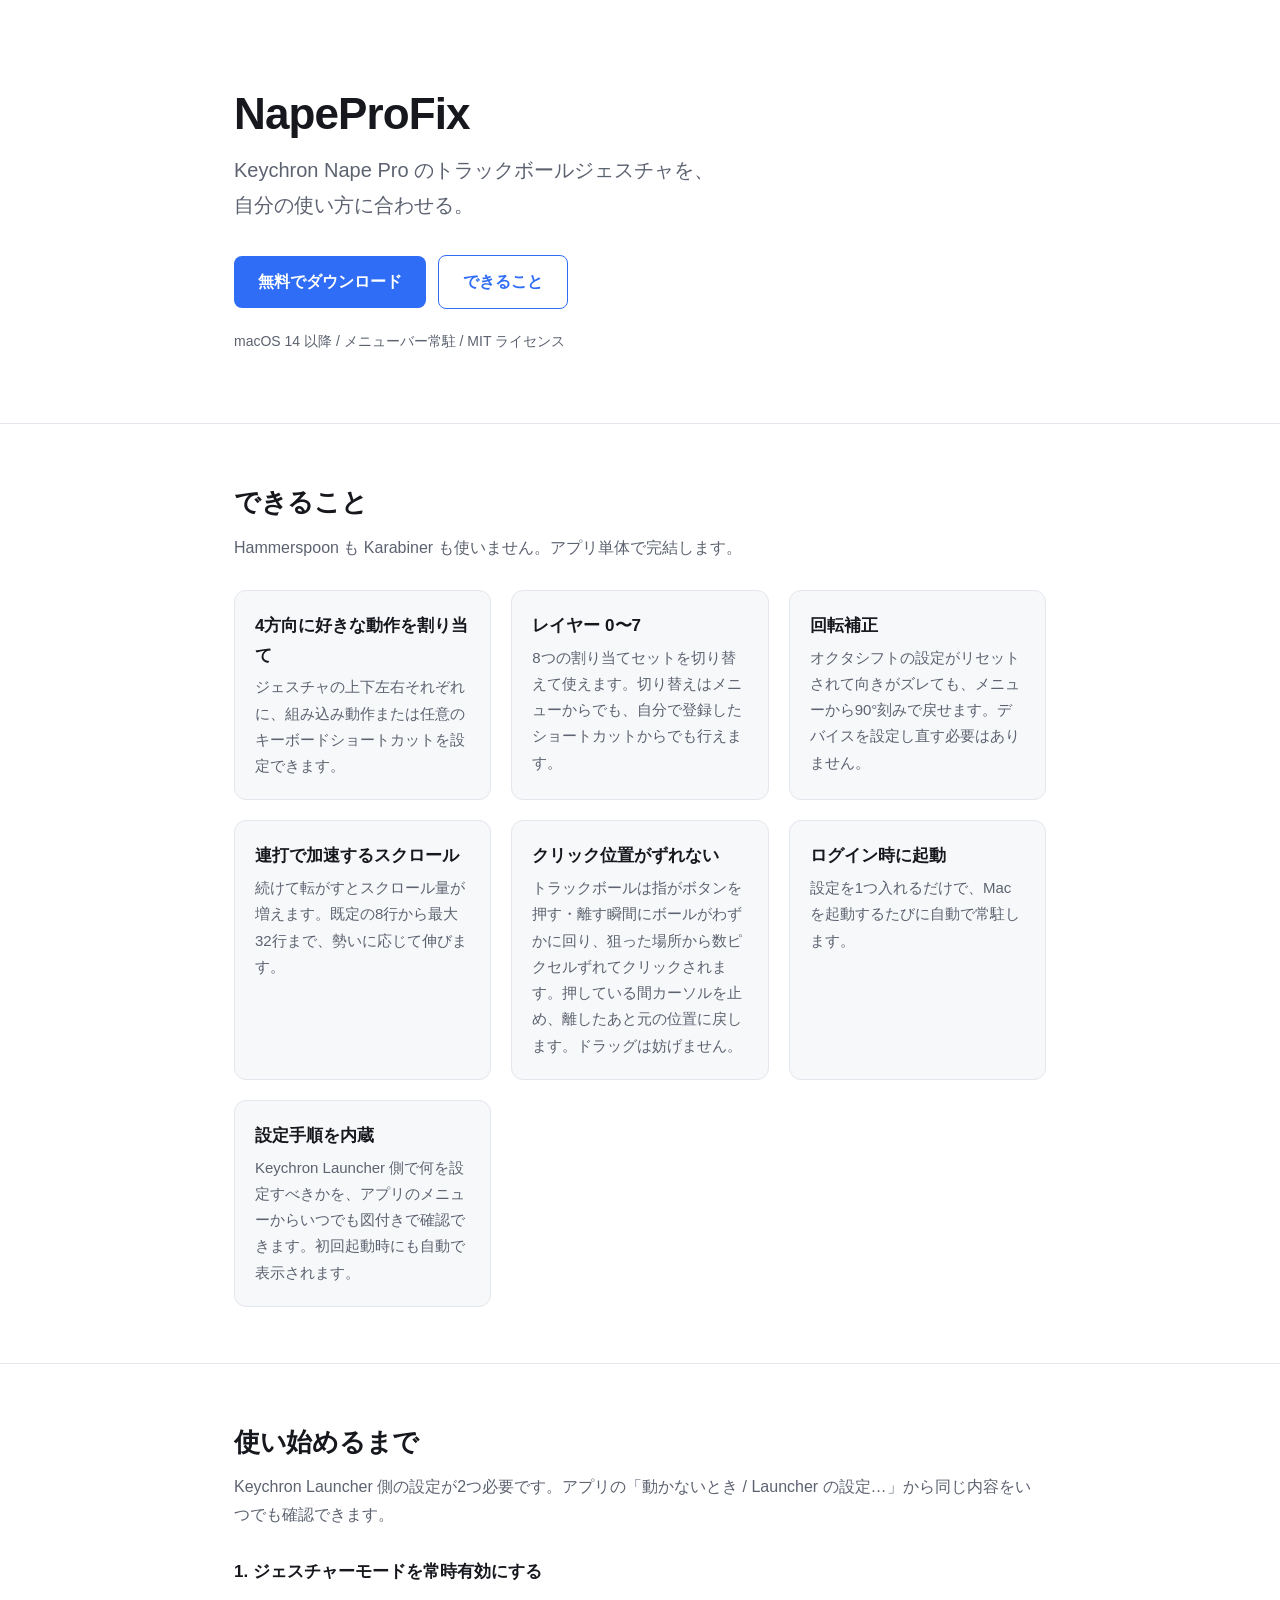
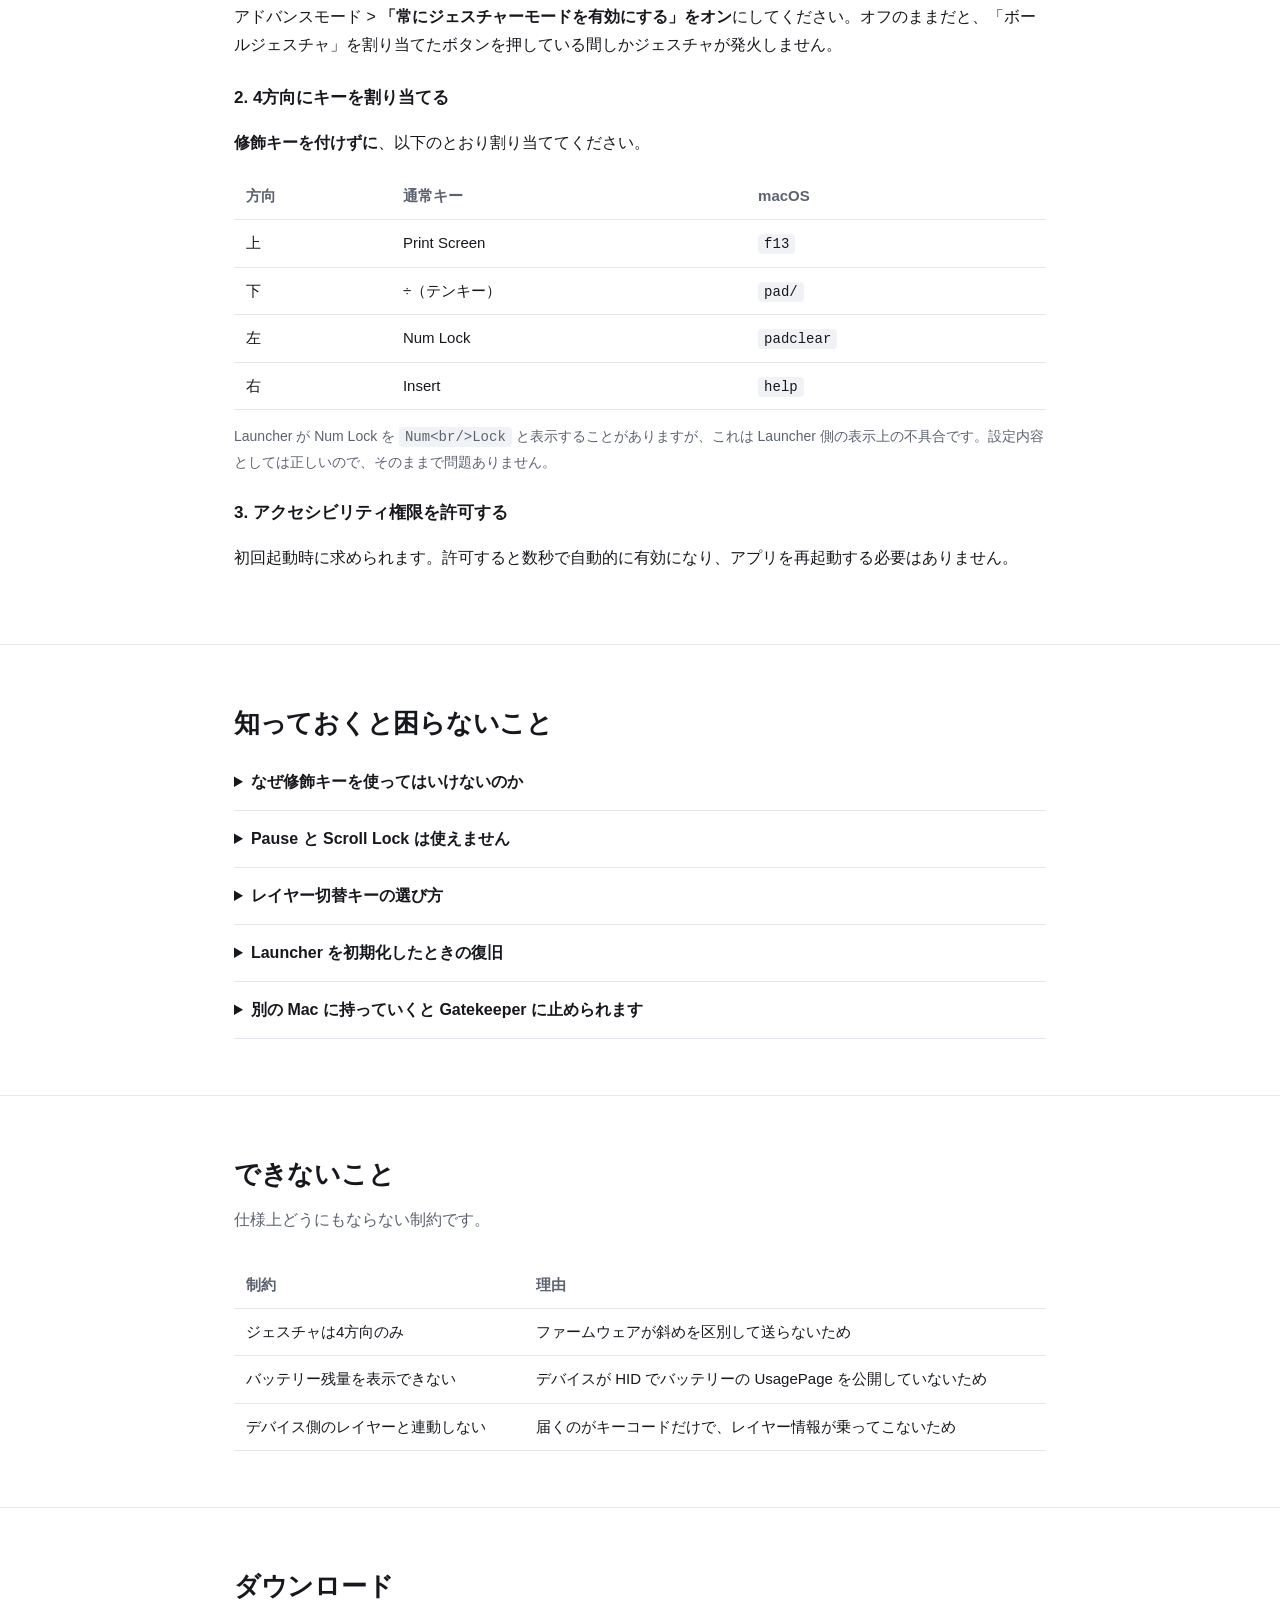
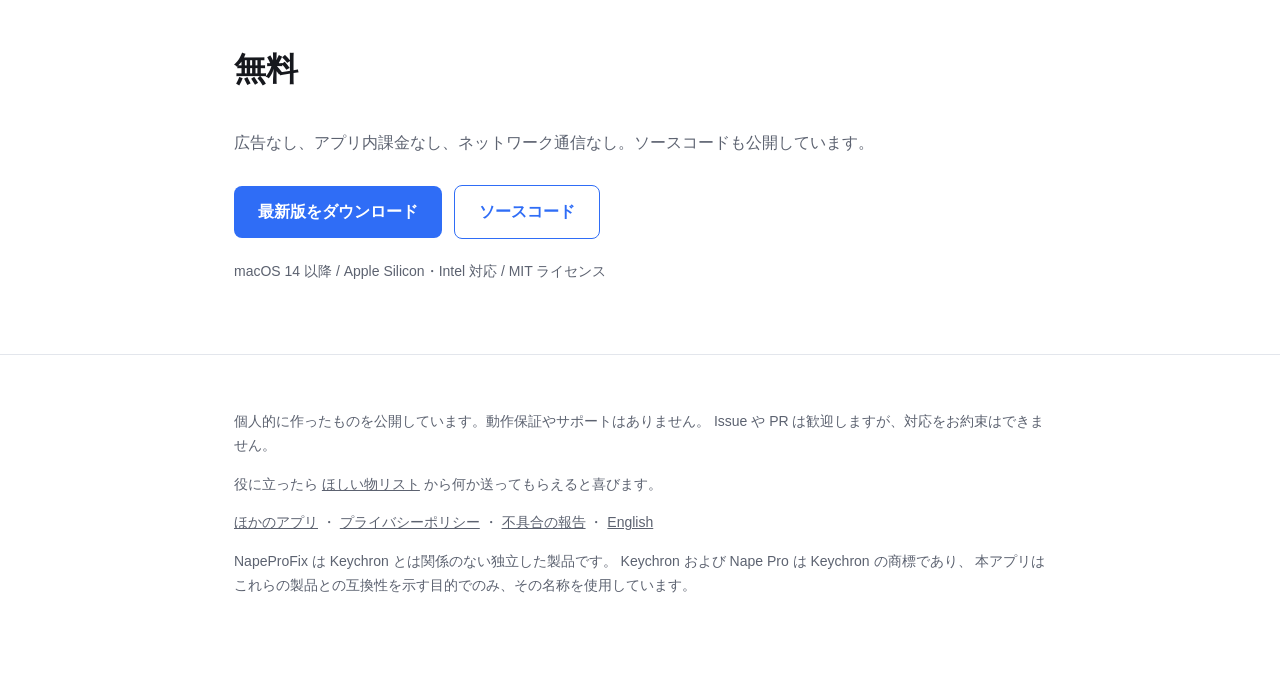
==== docs/index.ja.html @ ab853819 "製品ページに クリック位置のズレ防止 を載せる Co-Authored-By: Claude Opus 5 <noreply@anthropic.com>" ====
<!doctype html>
<html lang="ja">
<head>
<meta charset="utf-8">
<meta name="viewport" content="width=device-width, initial-scale=1">
<title>NapeProFix — Keychron Nape Pro のトラックボールジェスチャをカスタマイズ</title>
<meta name="description" content="Keychron Nape Pro のトラックボールジェスチャ4方向に、好きな動作やキーボードショートカットを割り当てる macOS メニューバーアプリ。Hammerspoon も Karabiner も不要。無料・広告なし・ネットワーク通信なし。">
<link rel="canonical" href="https://napeprofix.gigowat.com/index.ja.html">
<link rel="alternate" hreflang="ja" href="https://napeprofix.gigowat.com/index.ja.html">
<link rel="alternate" hreflang="en" href="https://napeprofix.gigowat.com/index.en.html">
<meta property="og:type" content="website">
<meta property="og:site_name" content="NapeProFix">
<meta property="og:title" content="NapeProFix — Keychron Nape Pro のトラックボールジェスチャをカスタマイズ">
<meta property="og:description" content="トラックボールジェスチャ4方向に、好きな動作やキーボードショートカットを割り当てる macOS メニューバーアプリ。単体で完結します。">
<meta property="og:url" content="https://napeprofix.gigowat.com/index.ja.html">
<meta property="og:locale" content="ja_JP">
<meta name="twitter:card" content="summary">
<link rel="stylesheet" href="style.css">
</head>
<body>

<header>
  <div class="wrap">
    <h1>NapeProFix</h1>
    <p class="tagline">Keychron Nape Pro のトラックボールジェスチャを、<br>自分の使い方に合わせる。</p>
    <div class="cta">
      <a class="button" href="https://github.com/jprabadi-ship-it/NapeProFix/releases/latest">無料でダウンロード</a>
      <a class="button secondary" href="#features">できること</a>
    </div>
    <p class="note" style="margin-top:20px">macOS 14 以降 / メニューバー常駐 / MIT ライセンス</p>
  </div>
</header>

<section id="features">
  <div class="wrap">
    <h2>できること</h2>
    <p class="lede">Hammerspoon も Karabiner も使いません。アプリ単体で完結します。</p>
    <div class="grid">
      <div class="card">
        <h3>4方向に好きな動作を割り当て</h3>
        <p>ジェスチャの上下左右それぞれに、組み込み動作または任意のキーボードショートカットを設定できます。</p>
      </div>
      <div class="card">
        <h3>レイヤー 0〜7</h3>
        <p>8つの割り当てセットを切り替えて使えます。切り替えはメニューからでも、自分で登録したショートカットからでも行えます。</p>
      </div>
      <div class="card">
        <h3>回転補正</h3>
        <p>オクタシフトの設定がリセットされて向きがズレても、メニューから90°刻みで戻せます。デバイスを設定し直す必要はありません。</p>
      </div>
      <div class="card">
        <h3>連打で加速するスクロール</h3>
        <p>続けて転がすとスクロール量が増えます。既定の8行から最大32行まで、勢いに応じて伸びます。</p>
      </div>
      <div class="card">
        <h3>クリック位置がずれない</h3>
        <p>トラックボールは指がボタンを押す・離す瞬間にボールがわずかに回り、狙った場所から数ピクセルずれてクリックされます。押している間カーソルを止め、離したあと元の位置に戻します。ドラッグは妨げません。</p>
      </div>
      <div class="card">
        <h3>ログイン時に起動</h3>
        <p>設定を1つ入れるだけで、Mac を起動するたびに自動で常駐します。</p>
      </div>
      <div class="card">
        <h3>設定手順を内蔵</h3>
        <p>Keychron Launcher 側で何を設定すべきかを、アプリのメニューからいつでも図付きで確認できます。初回起動時にも自動で表示されます。</p>
      </div>
    </div>
  </div>
</section>

<section id="setup">
  <div class="wrap">
    <h2>使い始めるまで</h2>
    <p class="lede">Keychron Launcher 側の設定が2つ必要です。アプリの「動かないとき / Launcher の設定…」から同じ内容をいつでも確認できます。</p>

    <h3 style="margin-top:24px">1. ジェスチャーモードを常時有効にする</h3>
    <p>アドバンスモード &gt; <strong>「常にジェスチャーモードを有効にする」をオン</strong>にしてください。オフのままだと、「ボールジェスチャ」を割り当てたボタンを押している間しかジェスチャが発火しません。</p>

    <h3 style="margin-top:24px">2. 4方向にキーを割り当てる</h3>
    <p><strong>修飾キーを付けずに</strong>、以下のとおり割り当ててください。</p>
    <table>
      <tr><th>方向</th><th>通常キー</th><th>macOS</th></tr>
      <tr><td>上</td><td>Print Screen</td><td><code>f13</code></td></tr>
      <tr><td>下</td><td>÷（テンキー）</td><td><code>pad/</code></td></tr>
      <tr><td>左</td><td>Num Lock</td><td><code>padclear</code></td></tr>
      <tr><td>右</td><td>Insert</td><td><code>help</code></td></tr>
    </table>
    <p class="note">Launcher が Num Lock を <code>Num&lt;br/&gt;Lock</code> と表示することがありますが、これは Launcher 側の表示上の不具合です。設定内容としては正しいので、そのままで問題ありません。</p>

    <h3 style="margin-top:24px">3. アクセシビリティ権限を許可する</h3>
    <p>初回起動時に求められます。許可すると数秒で自動的に有効になり、アプリを再起動する必要はありません。</p>
  </div>
</section>

<section id="notes">
  <div class="wrap">
    <h2>知っておくと困らないこと</h2>

    <details>
      <summary>なぜ修飾キーを使ってはいけないのか</summary>
      <p>Launcher で修飾キーを付けると、ジェスチャ1回ごとにその修飾キーが完全に押されて離されます。連続で転がすと Option 連打のような状態になり、アプリ側が誤反応します。</p>
      <p>これはアプリ側では対処できません。<code>flagsChanged</code> は文字キーより先に届くため、届いた時点ではジェスチャの一部か通常のキー入力かを判別できず、デバイスの識別も不可能です。上記の4キーは Mac のキーボードに存在せず、素で押しても何も起きないため、修飾キーなしで安全に使えます。</p>
    </details>

    <details>
      <summary>Pause と Scroll Lock は使えません</summary>
      <p>Pause は macOS でキーコードを持たず、イベントごと消えます。Scroll Lock は F14 になり、旧 Mac キーボードの輝度ダウンとしてシステムが低レイヤーで消費するため、どのアプリも横取りできません。</p>
    </details>

    <details>
      <summary>レイヤー切替キーの選び方</summary>
      <p>このアプリは入力元のデバイスを区別できません。イベントタップにデバイス情報が乗らないためです。登録したキーはキーボードから直接押しても同じ動作になり、そのキーは他のアプリからは使えなくなります。</p>
      <p>つまり「システム全体で犠牲にしていいキー」を選ぶ必要があります。テンキー系（<code>×</code> など）はテンキー付きの Mac で衝突し、<code>⌃⌥</code> + 英字は他アプリのショートカットと衝突しうる、という選択になります。</p>
      <p>なお「修飾キーを付けるとジェスチャ1回ごとに押されて離される」問題は、転がすたびに連続発火するジェスチャ固有のものです。ボタンの押下は1回きりなので、レイヤー切替には修飾キー付きの組み合わせを使って構いません。</p>
    </details>

    <details>
      <summary>Launcher を初期化したときの復旧</summary>
      <p>初期化するとジェスチャのキー割り当てが消えますが、オクタシフトの回転設定も既定値に戻ります。キーだけ入れ直すと向きがズレたままになります。</p>
      <p>回転はデバイス側とアプリ側の両方にあるため、片方だけ変えると必ずズレます。キーを入れ直したあと、アプリのメニューで「0°に戻す」、それでもズレていれば「90°回す」で合わせてください。</p>
    </details>

    <details>
      <summary>別の Mac に持っていくと Gatekeeper に止められます</summary>
      <p>公証していないためです。macOS 15 以降は右クリック →「開く」では回避できません。システム設定 → プライバシーとセキュリティ を開き、下部に出る「このまま開く」を押してください。</p>
    </details>
  </div>
</section>

<section id="limits">
  <div class="wrap">
    <h2>できないこと</h2>
    <p class="lede">仕様上どうにもならない制約です。</p>
    <table>
      <tr><th>制約</th><th>理由</th></tr>
      <tr><td>ジェスチャは4方向のみ</td><td>ファームウェアが斜めを区別して送らないため</td></tr>
      <tr><td>バッテリー残量を表示できない</td><td>デバイスが HID でバッテリーの UsagePage を公開していないため</td></tr>
      <tr><td>デバイス側のレイヤーと連動しない</td><td>届くのがキーコードだけで、レイヤー情報が乗ってこないため</td></tr>
    </table>
  </div>
</section>

<section id="download">
  <div class="wrap">
    <h2>ダウンロード</h2>
    <p class="price">無料</p>
    <p class="lede">広告なし、アプリ内課金なし、ネットワーク通信なし。ソースコードも公開しています。</p>
    <div class="cta">
      <a class="button" href="https://github.com/jprabadi-ship-it/NapeProFix/releases/latest">最新版をダウンロード</a>
      <a class="button secondary" href="https://github.com/jprabadi-ship-it/NapeProFix">ソースコード</a>
    </div>
    <p class="note" style="margin-top:20px">macOS 14 以降 / Apple Silicon・Intel 対応 / MIT ライセンス</p>
  </div>
</section>

<footer>
  <div class="wrap">
    <p>
      個人的に作ったものを公開しています。動作保証やサポートはありません。
      Issue や PR は歓迎しますが、対応をお約束はできません。
    </p>
    <p>
      役に立ったら <a href="https://www.amazon.co.jp/hz/wishlist/ls/WFRWJC8J65NF">ほしい物リスト</a> から何か送ってもらえると喜びます。
    </p>
    <p>
      <a href="https://gigowat.com/">ほかのアプリ</a> ・
      <a href="privacy.ja.html">プライバシーポリシー</a> ・
      <a href="https://github.com/jprabadi-ship-it/NapeProFix/issues">不具合の報告</a> ・
      <a href="index.en.html">English</a>
    </p>
    <p class="note">
      NapeProFix は Keychron とは関係のない独立した製品です。
      Keychron および Nape Pro は Keychron の商標であり、
      本アプリはこれらの製品との互換性を示す目的でのみ、その名称を使用しています。
    </p>
  </div>
</footer>

</body>
</html>
---- docs/style.css ----
:root {
  --bg: #ffffff; --fg: #16181d; --muted: #5c6270; --line: #e3e6ec;
  --accent: #2f6df6; --card: #f7f8fa; --code: #f0f2f6;
}
@media (prefers-color-scheme: dark) {
  :root {
    --bg: #0f1115; --fg: #e8eaf0; --muted: #9aa2b1; --line: #262a33;
    --accent: #6f9bff; --card: #161a21; --code: #1b1f27;
  }
}
* { box-sizing: border-box; }
body {
  margin: 0; background: var(--bg); color: var(--fg);
  font: 16px/1.75 -apple-system, BlinkMacSystemFont, "Hiragino Sans", "Noto Sans JP", "Segoe UI", sans-serif;
  -webkit-font-smoothing: antialiased;
}
.wrap { max-width: 860px; margin: 0 auto; padding: 0 24px; }
header { padding: 88px 0 56px; border-bottom: 1px solid var(--line); }
h1 { font-size: 44px; line-height: 1.2; margin: 0 0 12px; letter-spacing: -0.02em; }
.tagline { font-size: 20px; color: var(--muted); margin: 0 0 32px; }
.cta { display: flex; gap: 12px; flex-wrap: wrap; align-items: center; }
.button {
  display: inline-block; background: var(--accent); color: #fff; text-decoration: none;
  padding: 12px 24px; border-radius: 8px; font-weight: 600;
}
.button.secondary { background: transparent; color: var(--accent); border: 1px solid var(--accent); }
.note { font-size: 14px; color: var(--muted); }
section { padding: 56px 0; border-bottom: 1px solid var(--line); }
h2 { font-size: 26px; margin: 0 0 8px; letter-spacing: -0.01em; }
h3 { font-size: 17px; margin: 0 0 4px; }
.lede { color: var(--muted); margin: 0 0 28px; }
.grid { display: grid; grid-template-columns: repeat(auto-fit, minmax(240px, 1fr)); gap: 20px; }
.card { background: var(--card); border: 1px solid var(--line); border-radius: 12px; padding: 20px; }
.card p { margin: 0; color: var(--muted); font-size: 15px; }
table { width: 100%; border-collapse: collapse; font-size: 15px; }
th, td { text-align: left; padding: 10px 12px; border-bottom: 1px solid var(--line); vertical-align: top; }
th { color: var(--muted); font-weight: 600; }
code { background: var(--code); padding: 2px 6px; border-radius: 4px; font-size: 14px; }
details { border-bottom: 1px solid var(--line); padding: 14px 0; }
details summary { cursor: pointer; font-weight: 600; }
details p { color: var(--muted); margin: 10px 0 0; }
footer { padding: 40px 0 72px; color: var(--muted); font-size: 14px; }
footer a { color: var(--muted); }
a { color: var(--accent); }
.price { font-size: 32px; font-weight: 700; }

/* Long-form pages such as the privacy policy */
.doc { padding: 64px 0 40px; }
.doc h1 { font-size: 34px; }
.doc h2 { font-size: 22px; margin: 40px 0 8px; }
.doc p, .doc li { color: var(--fg); }
.doc table { margin: 16px 0; }
.doc hr { border: 0; border-top: 1px solid var(--line); margin: 40px 0 24px; }
.doc .updated { color: var(--muted); font-size: 14px; margin-top: -4px; }
.back { display: inline-block; margin-bottom: 24px; font-size: 14px; }

@media (max-width: 600px) {
  header { padding: 56px 0 40px; }
  h1 { font-size: 34px; }
  .tagline { font-size: 18px; }
  section { padding: 40px 0; }
}
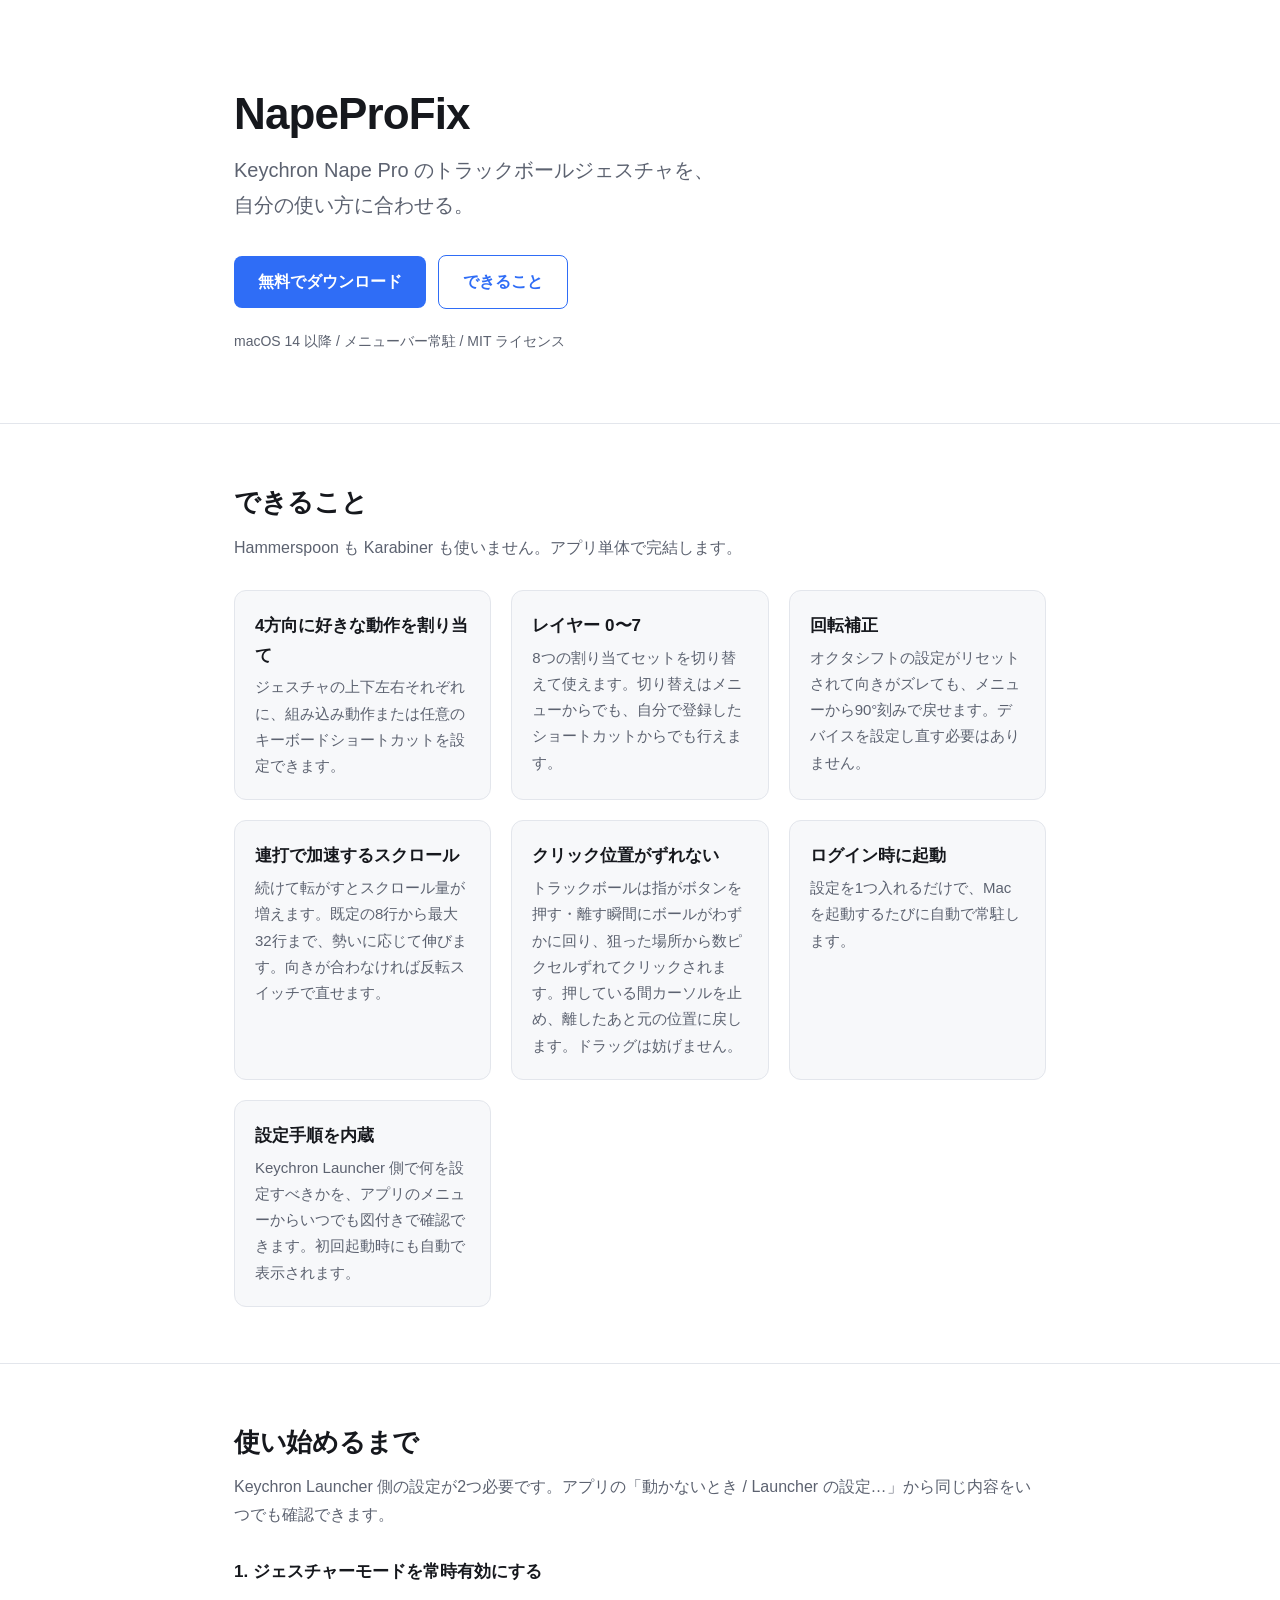
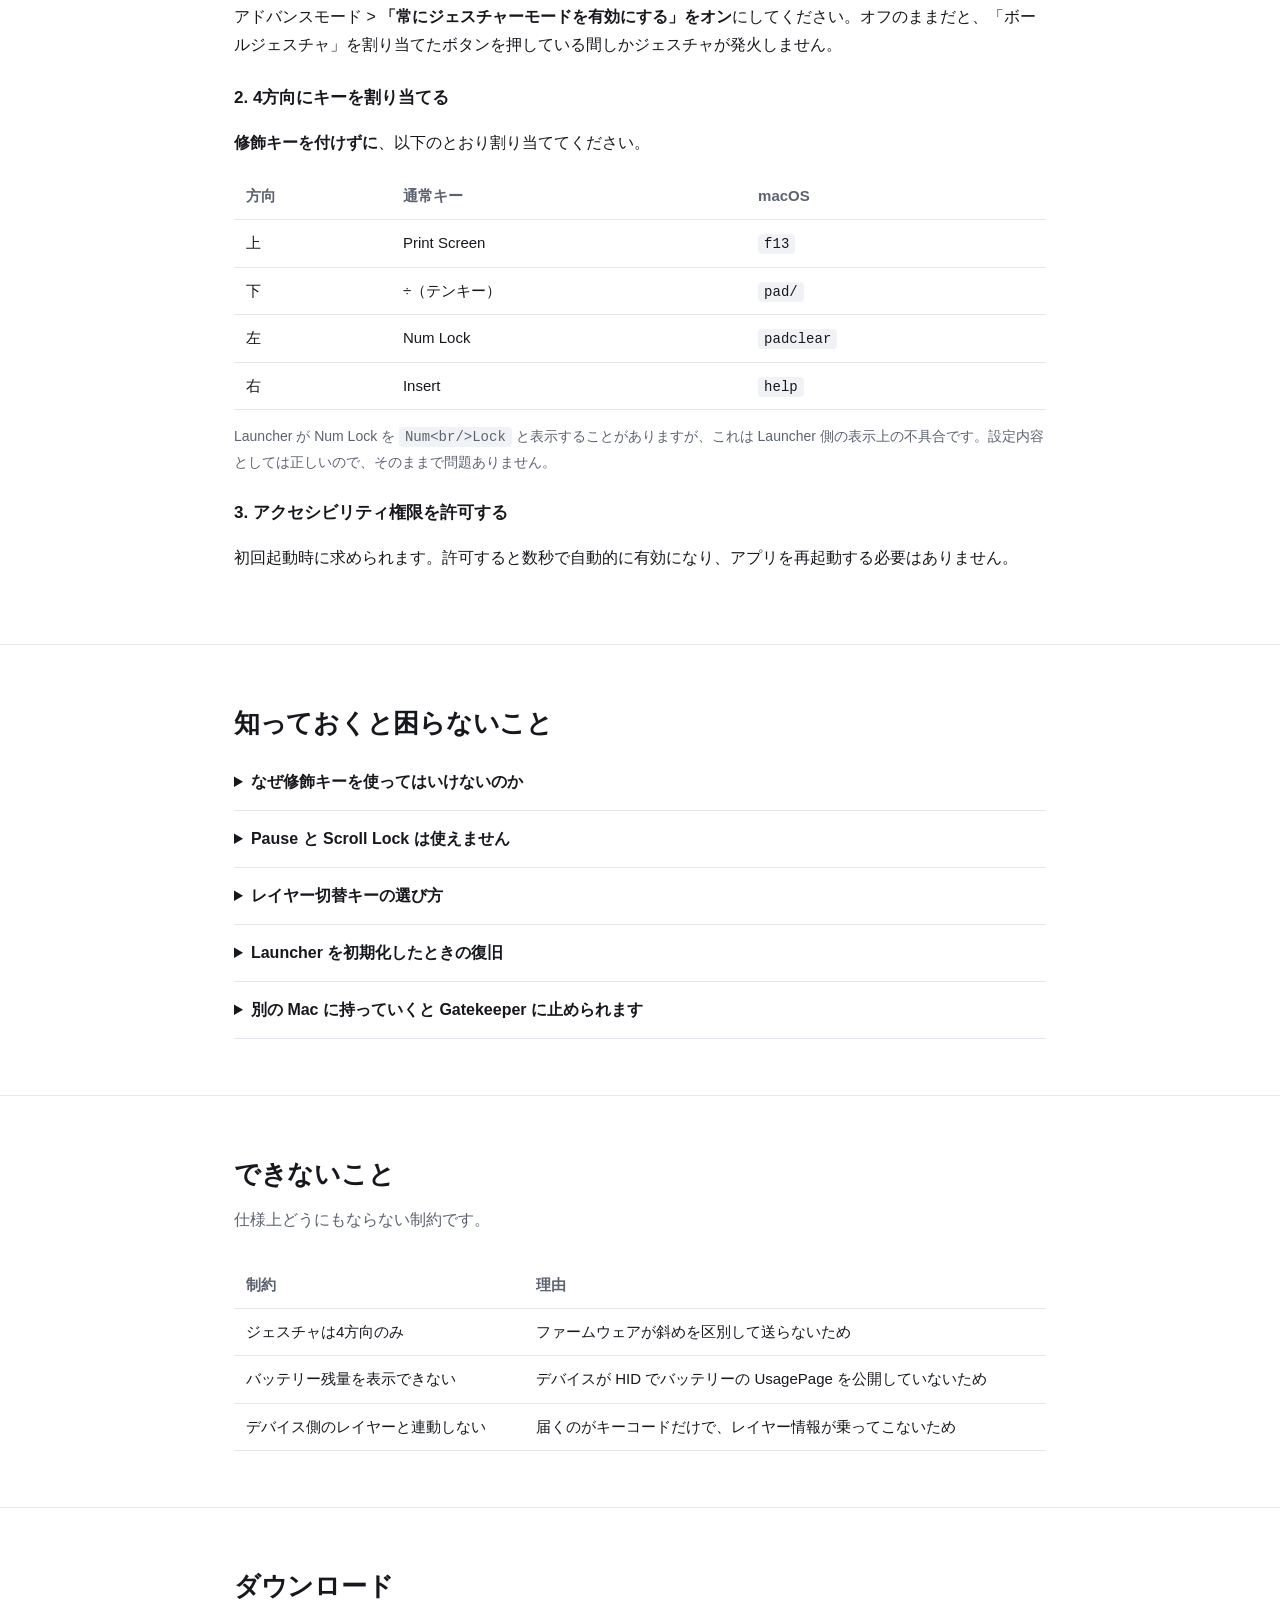
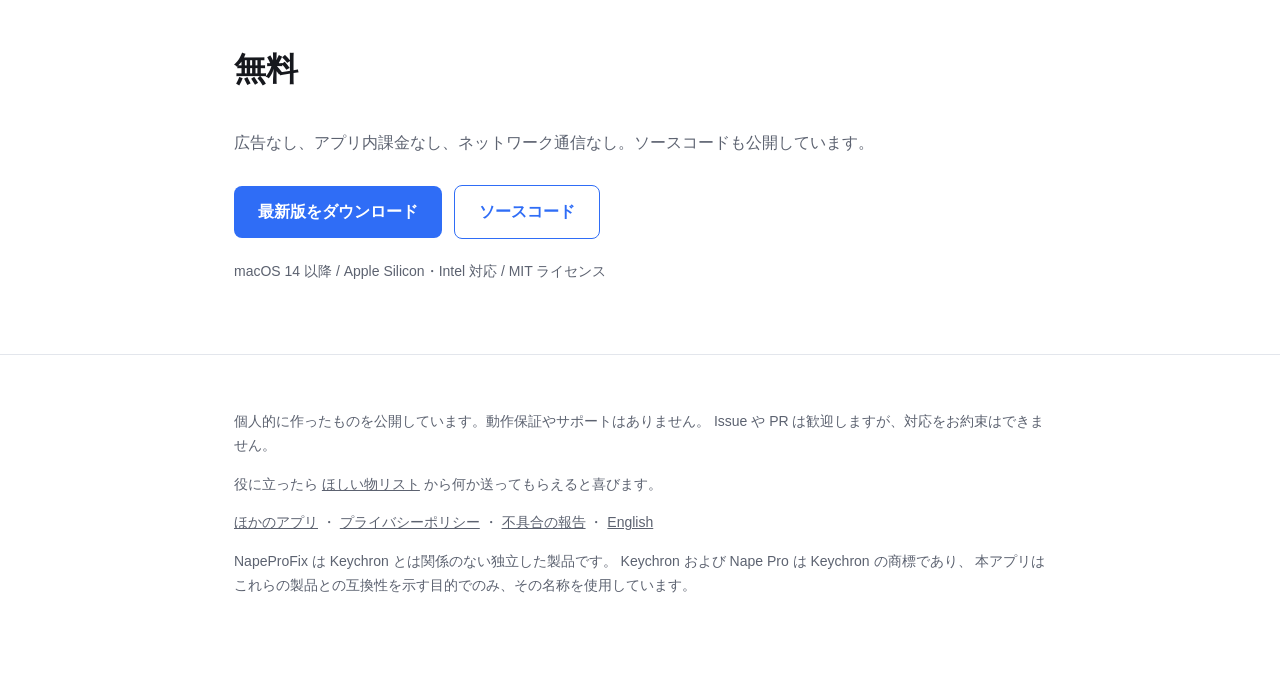
==== commit 0545f107: "スクロールの向きを反転できるようにする (1.2.0) 上に転がして下へ動く場合に、システム全体の設定を変えずに直せるようにする。 このアプリのジェスチャにだけ効くので、macOS のナチュラルなスク" ====
--- a/docs/index.ja.html
+++ b/docs/index.ja.html
@@ -50,7 +50,7 @@
       </div>
       <div class="card">
         <h3>連打で加速するスクロール</h3>
-        <p>続けて転がすとスクロール量が増えます。既定の8行から最大32行まで、勢いに応じて伸びます。</p>
+        <p>続けて転がすとスクロール量が増えます。既定の8行から最大32行まで、勢いに応じて伸びます。向きが合わなければ反転スイッチで直せます。</p>
       </div>
       <div class="card">
         <h3>クリック位置がずれない</h3>
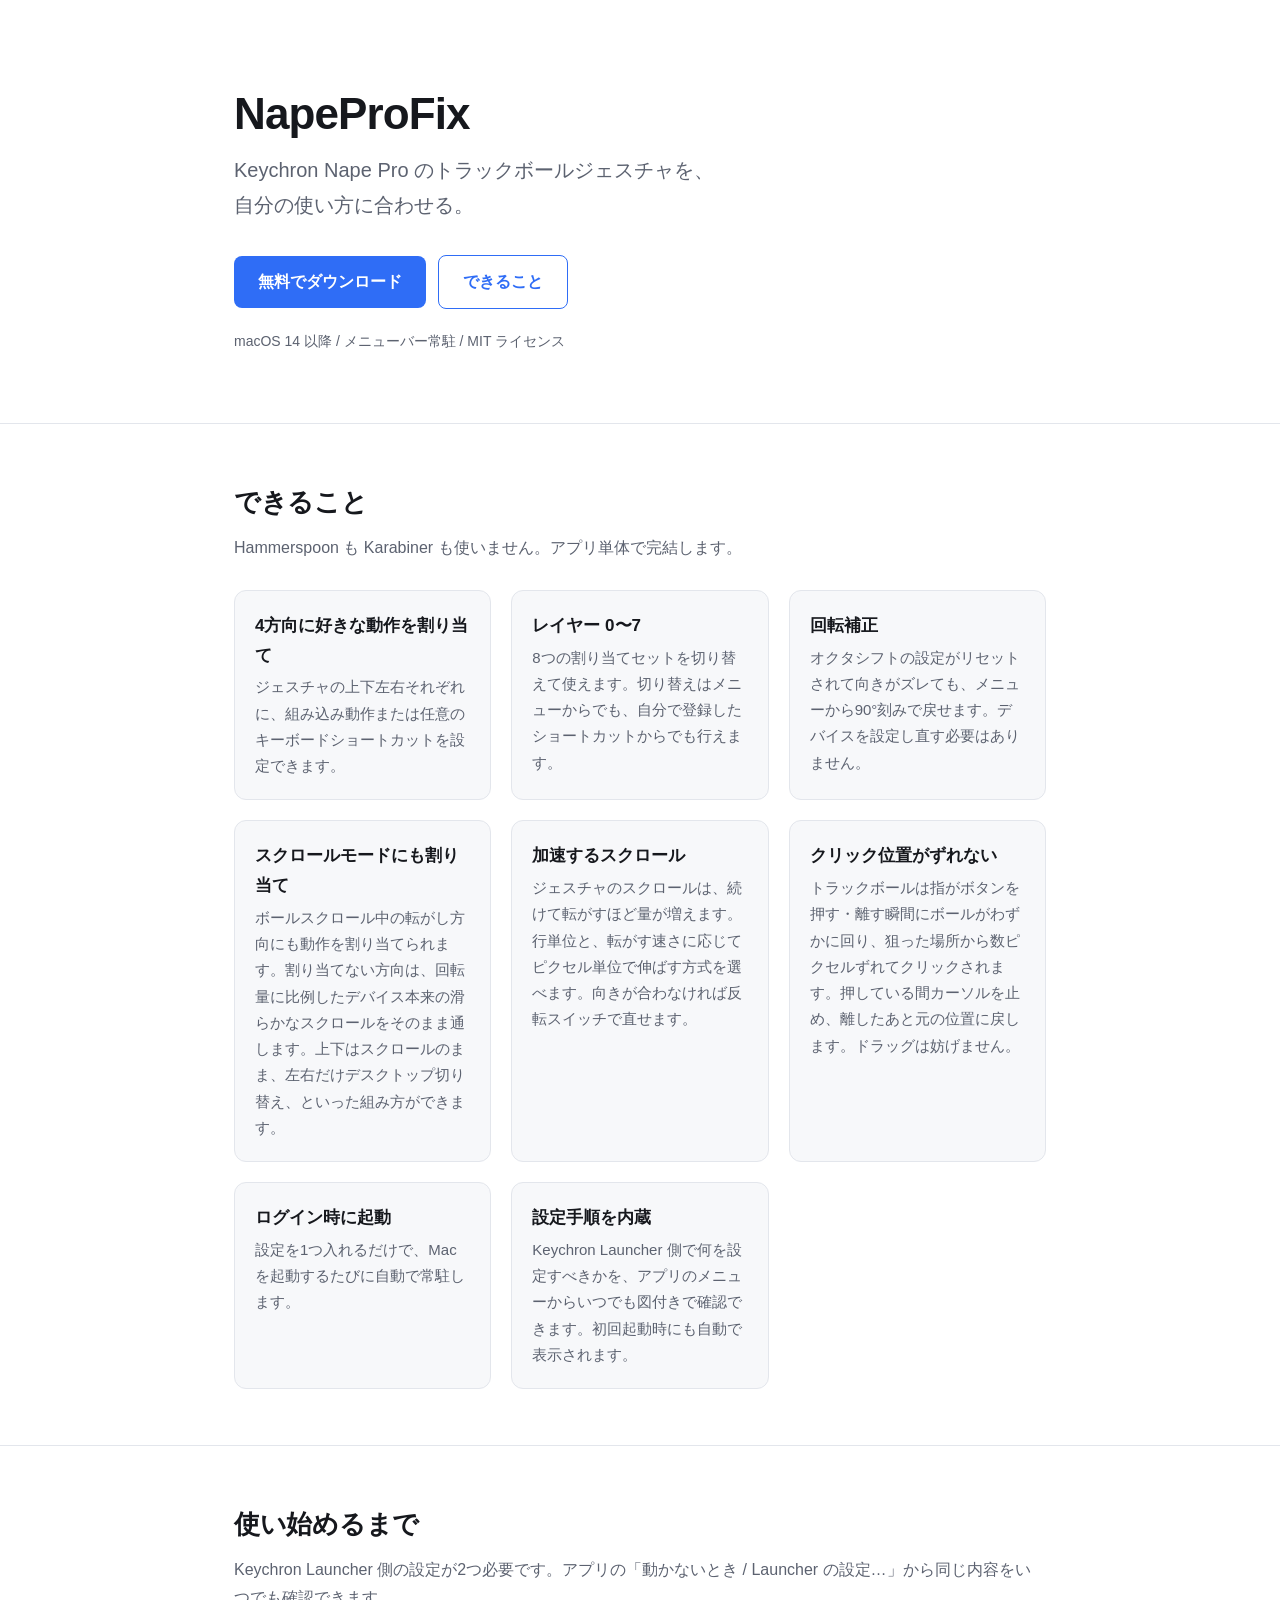
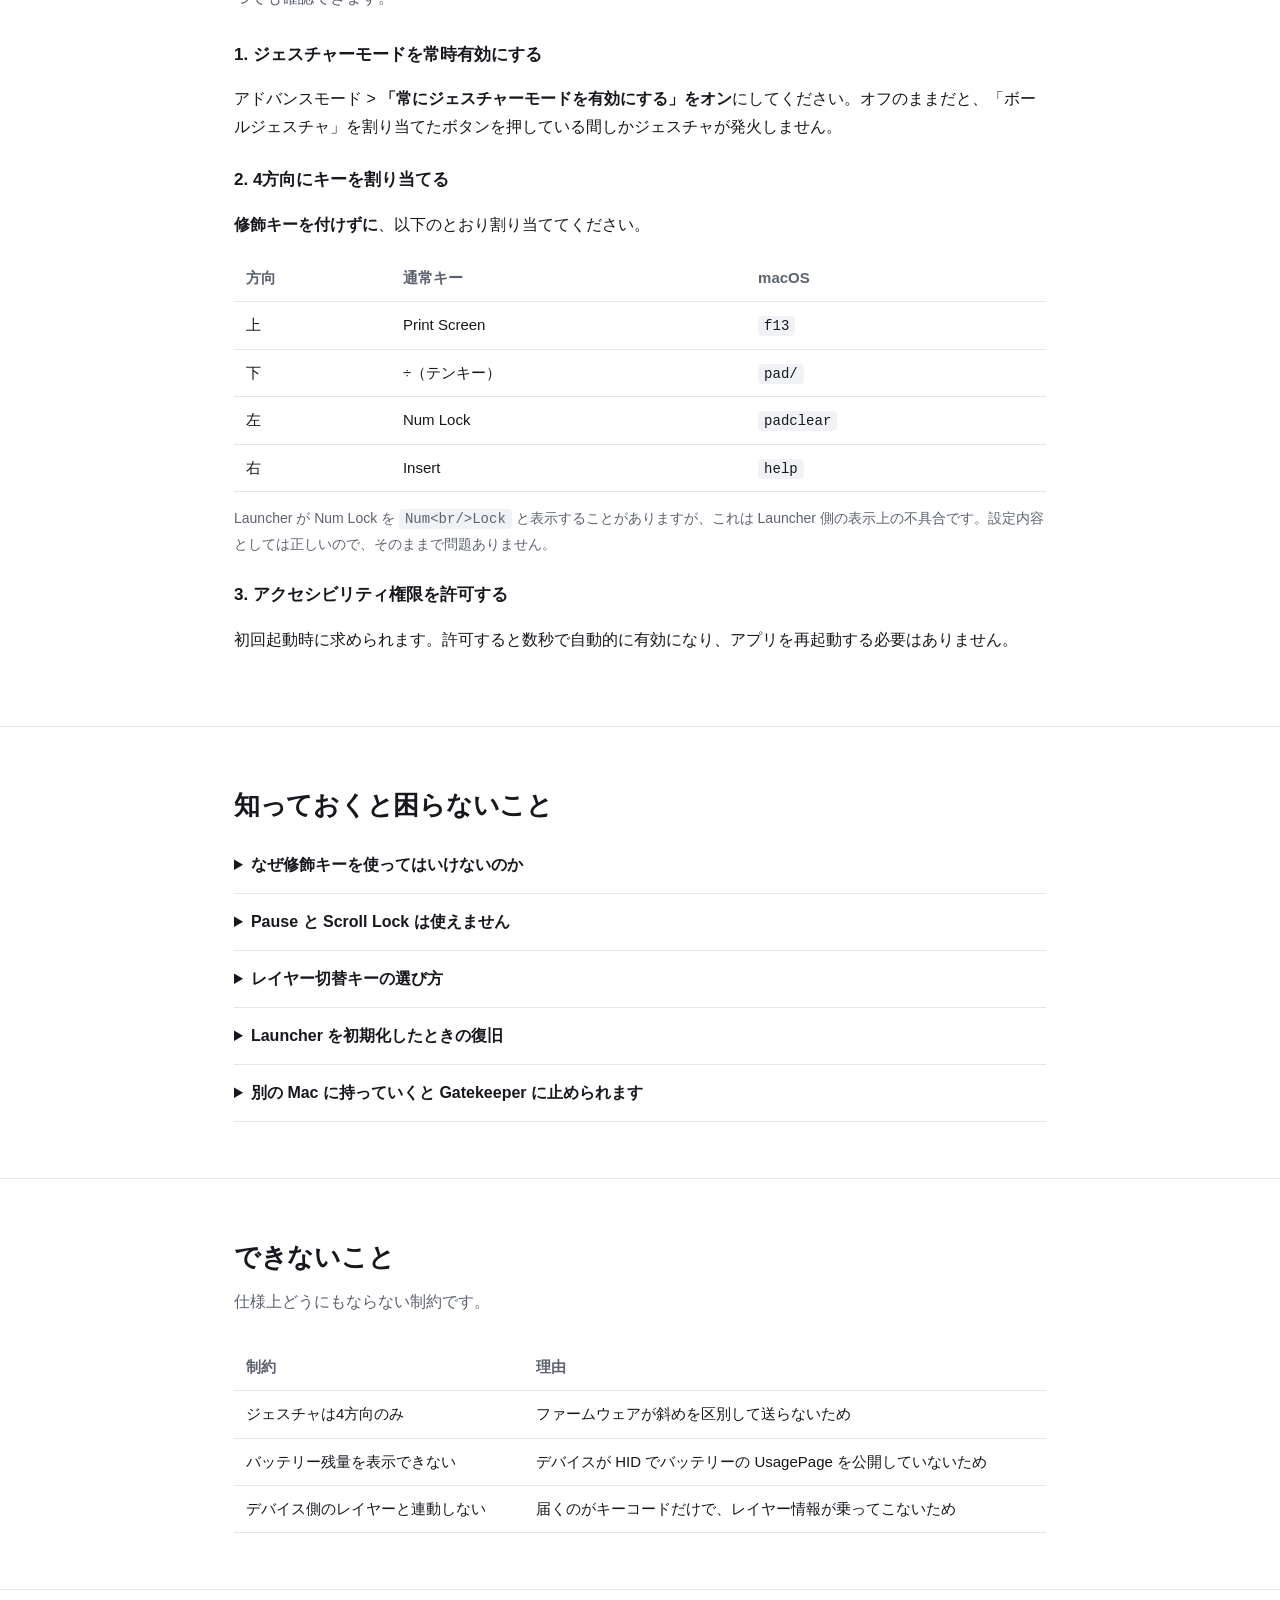
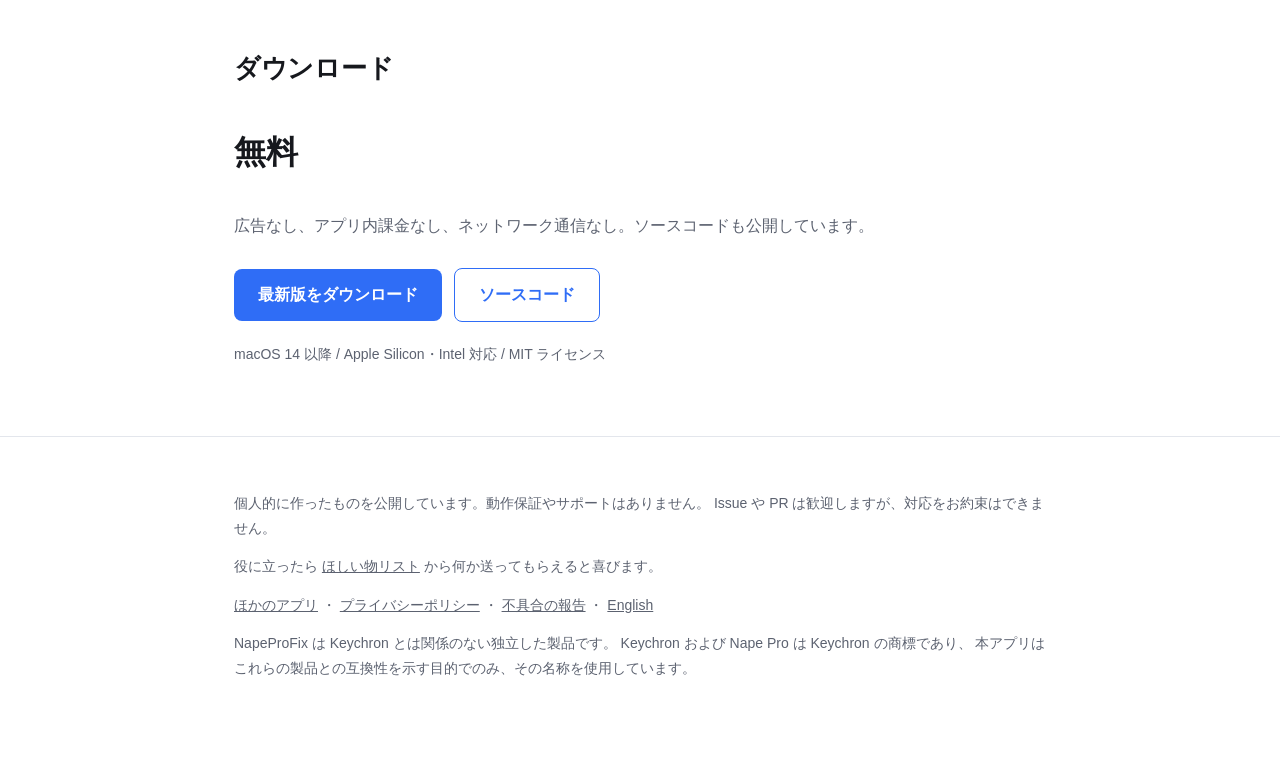
==== commit 2fe89268: "イベント経路のリークを止め、スクロールモードにも割り当てを持たせる (1.5.1) 使い続けるほどポインタが重くなり残像が出ていた。タップ用スレッドで CFRunLoopRun() を直接回すと au" ====
--- a/docs/index.ja.html
+++ b/docs/index.ja.html
@@ -49,8 +49,12 @@
         <p>オクタシフトの設定がリセットされて向きがズレても、メニューから90°刻みで戻せます。デバイスを設定し直す必要はありません。</p>
       </div>
       <div class="card">
-        <h3>連打で加速するスクロール</h3>
-        <p>続けて転がすとスクロール量が増えます。既定の8行から最大32行まで、勢いに応じて伸びます。向きが合わなければ反転スイッチで直せます。</p>
+        <h3>スクロールモードにも割り当て</h3>
+        <p>ボールスクロール中の転がし方向にも動作を割り当てられます。割り当てない方向は、回転量に比例したデバイス本来の滑らかなスクロールをそのまま通します。上下はスクロールのまま、左右だけデスクトップ切り替え、といった組み方ができます。</p>
+      </div>
+      <div class="card">
+        <h3>加速するスクロール</h3>
+        <p>ジェスチャのスクロールは、続けて転がすほど量が増えます。行単位と、転がす速さに応じてピクセル単位で伸ばす方式を選べます。向きが合わなければ反転スイッチで直せます。</p>
       </div>
       <div class="card">
         <h3>クリック位置がずれない</h3>
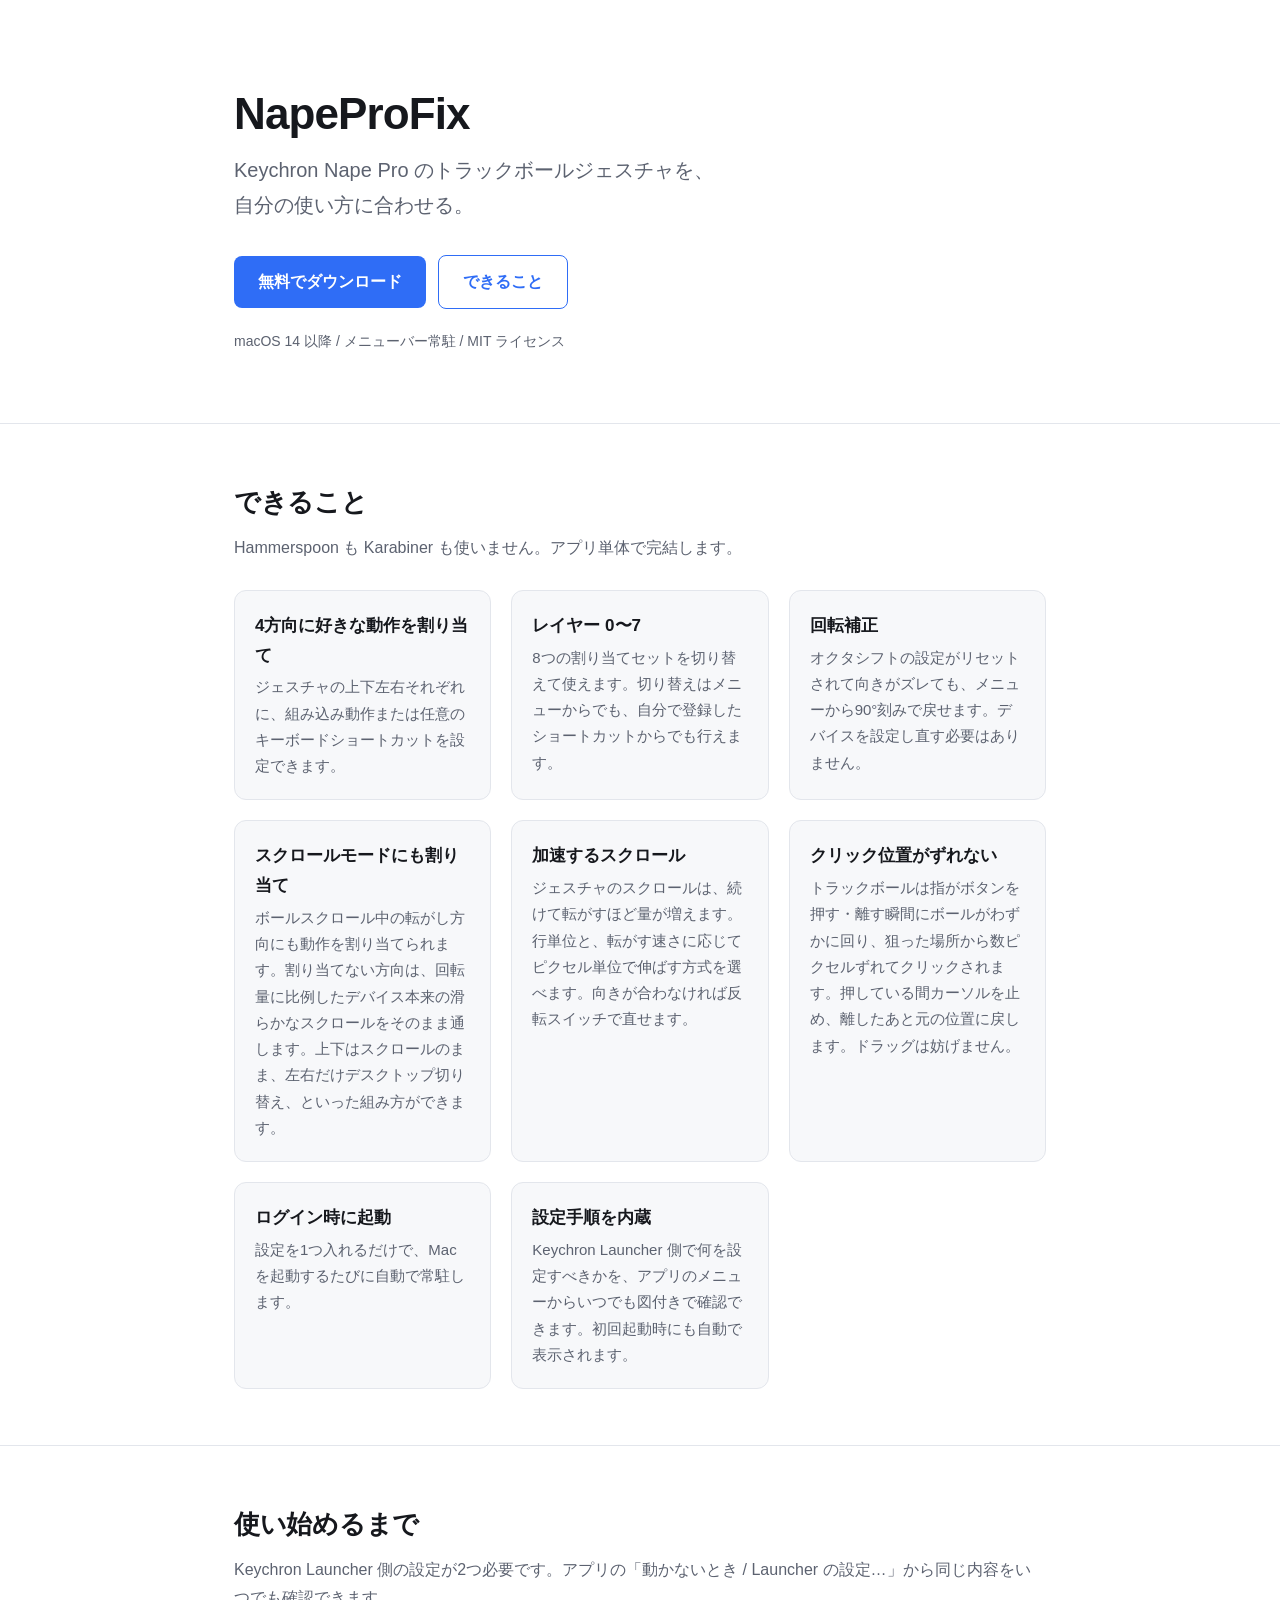
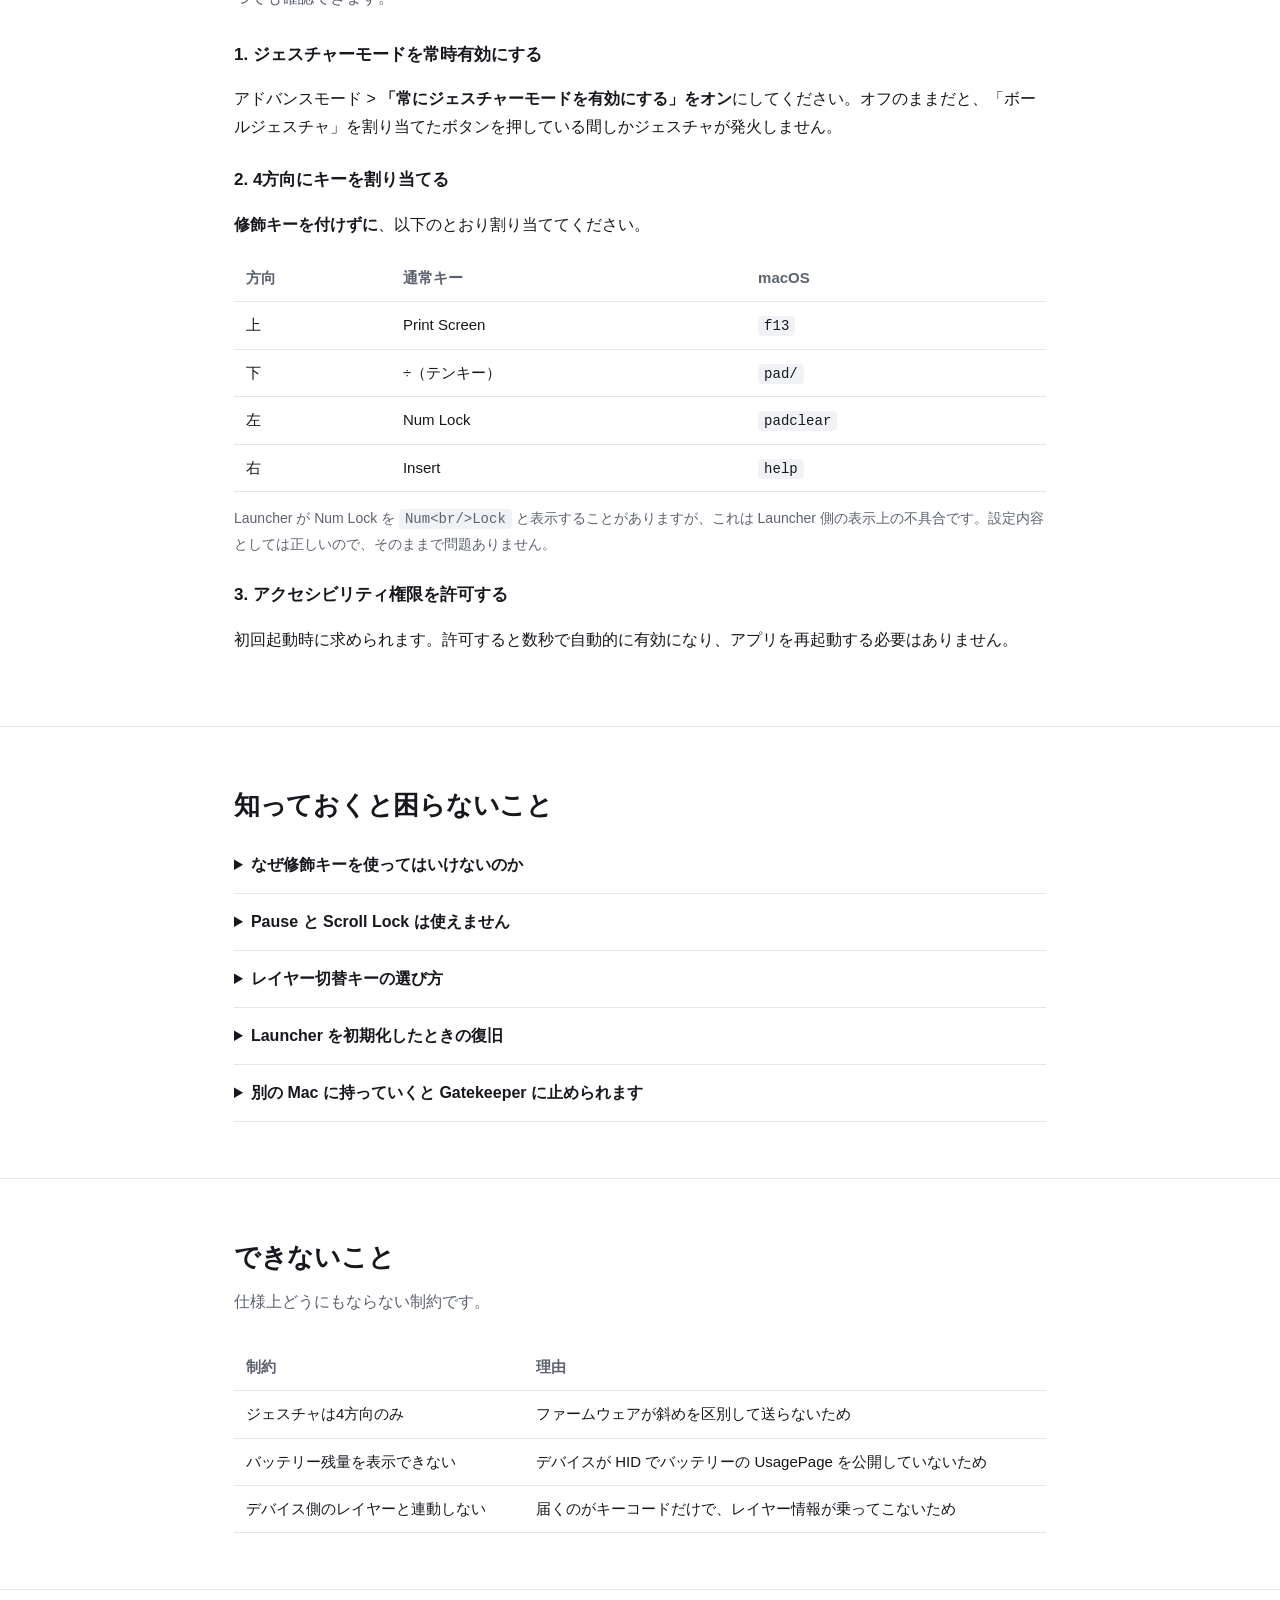
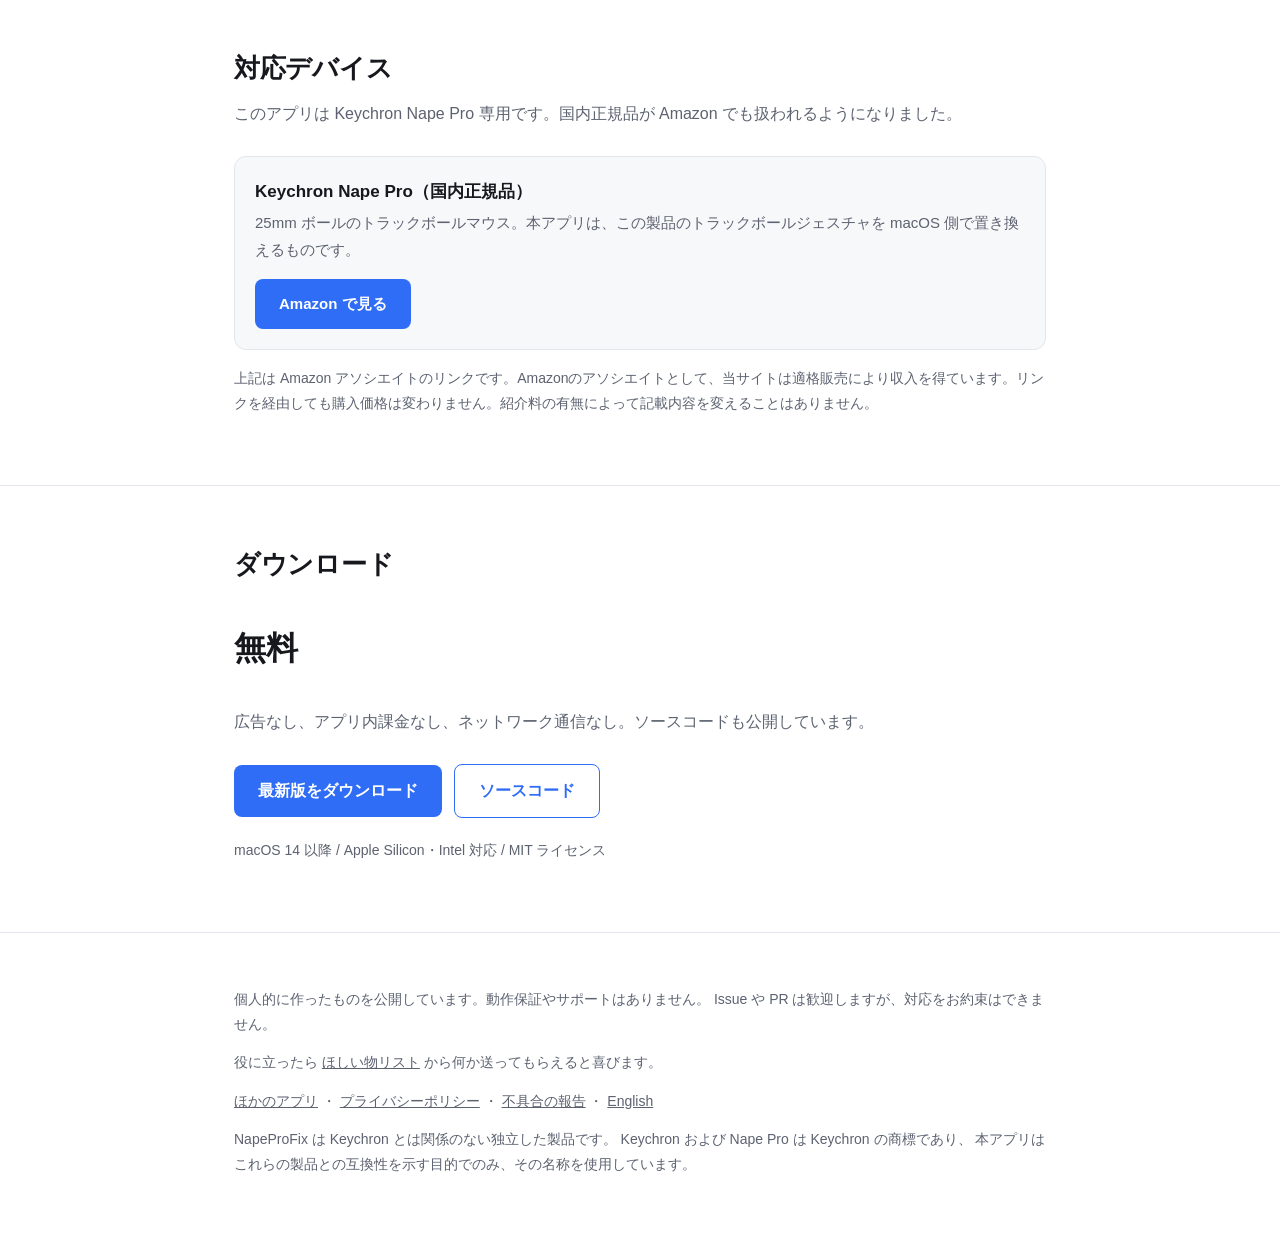
==== commit ae0d0e2e: "対応デバイスの購入導線を製品ページに置く Nape Pro が Amazon でも扱われるようになった。アプリだけ見つけても 本体が手に入らなければ意味がないので、ダウンロードの手前に置く。  アフィ" ====
--- a/docs/index.ja.html
+++ b/docs/index.ja.html
@@ -144,6 +144,19 @@
   </div>
 </section>
 
+<section id="device">
+  <div class="wrap">
+    <h2>対応デバイス</h2>
+    <p class="lede">このアプリは Keychron Nape Pro 専用です。国内正規品が Amazon でも扱われるようになりました。</p>
+    <div class="card">
+      <h3>Keychron Nape Pro（国内正規品）</h3>
+      <p>25mm ボールのトラックボールマウス。本アプリは、この製品のトラックボールジェスチャを macOS 側で置き換えるものです。</p>
+      <p style="margin-top:16px"><a class="button" href="https://www.amazon.co.jp/dp/B0GRTXGV6C?tag=assoc2004-22">Amazon で見る</a></p>
+    </div>
+    <p class="note" style="margin-top:16px">上記は Amazon アソシエイトのリンクです。Amazonのアソシエイトとして、当サイトは適格販売により収入を得ています。リンクを経由しても購入価格は変わりません。紹介料の有無によって記載内容を変えることはありません。</p>
+  </div>
+</section>
+
 <section id="download">
   <div class="wrap">
     <h2>ダウンロード</h2>
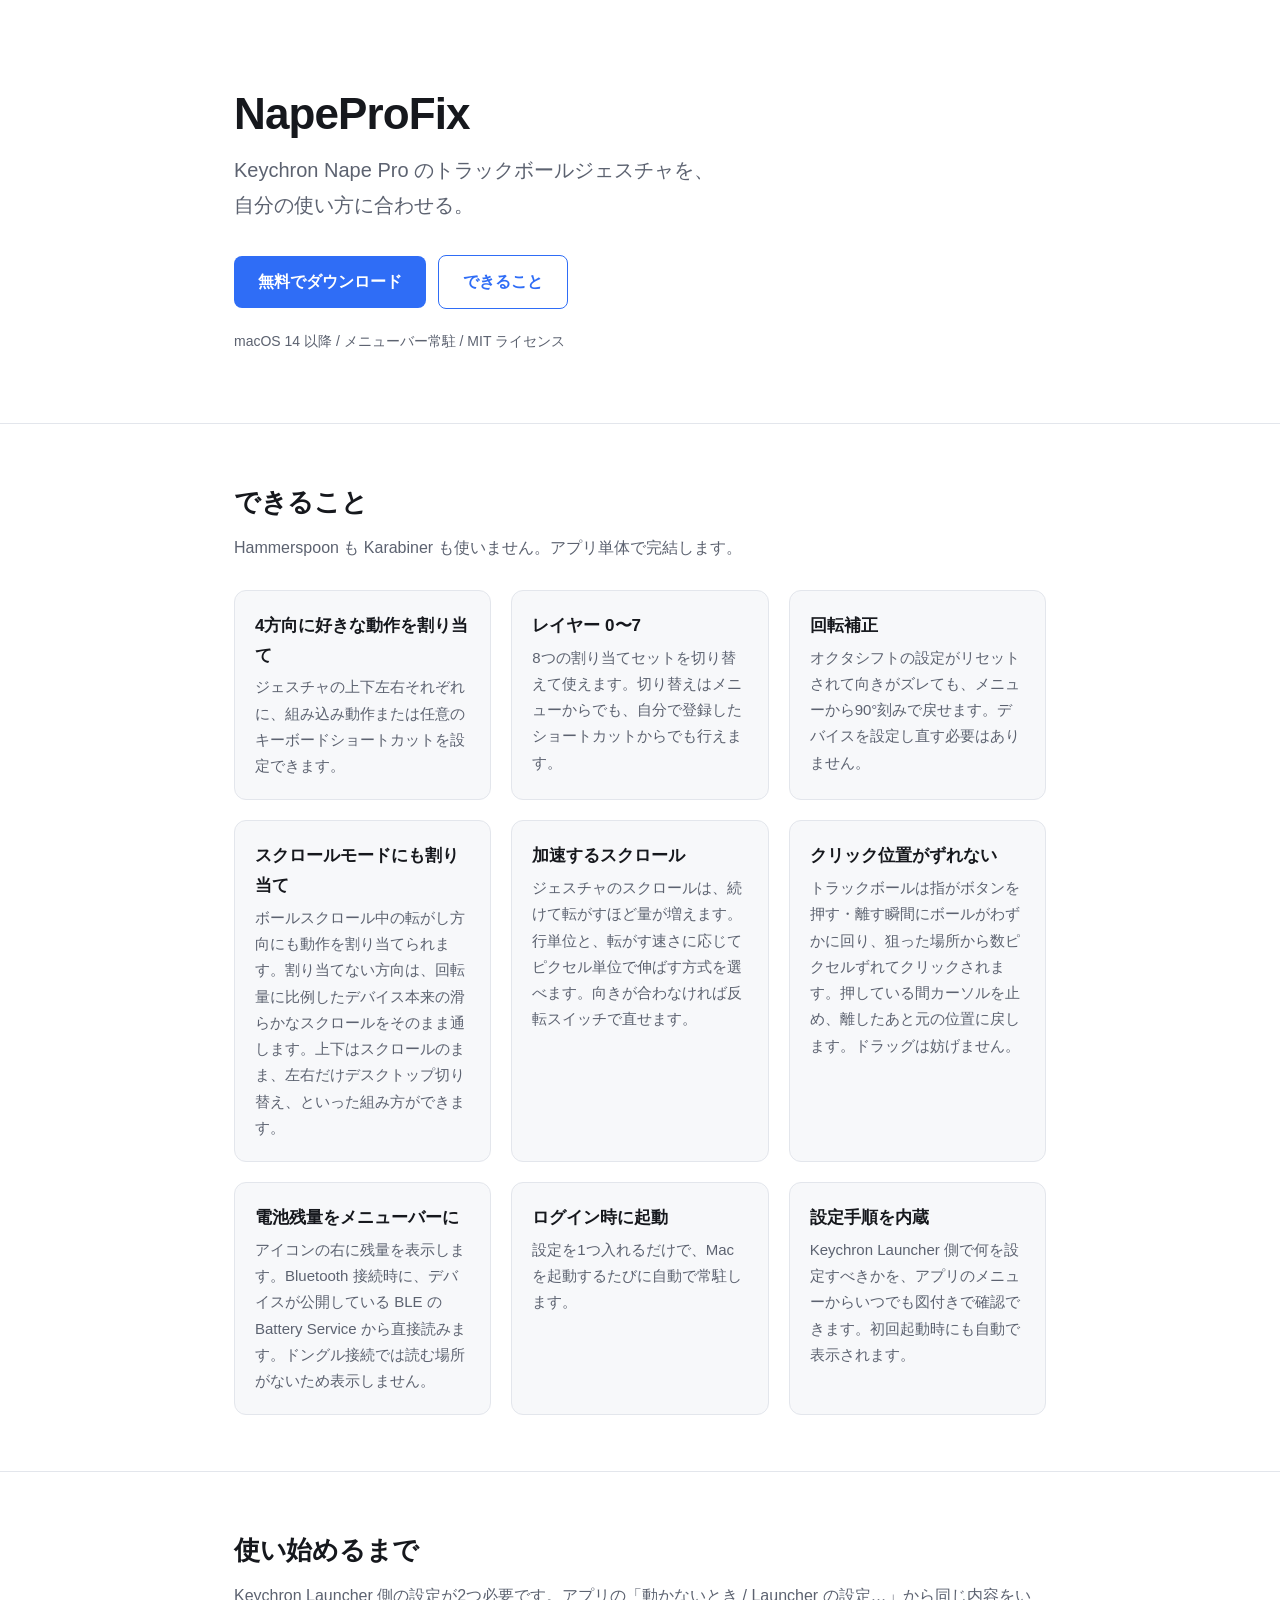
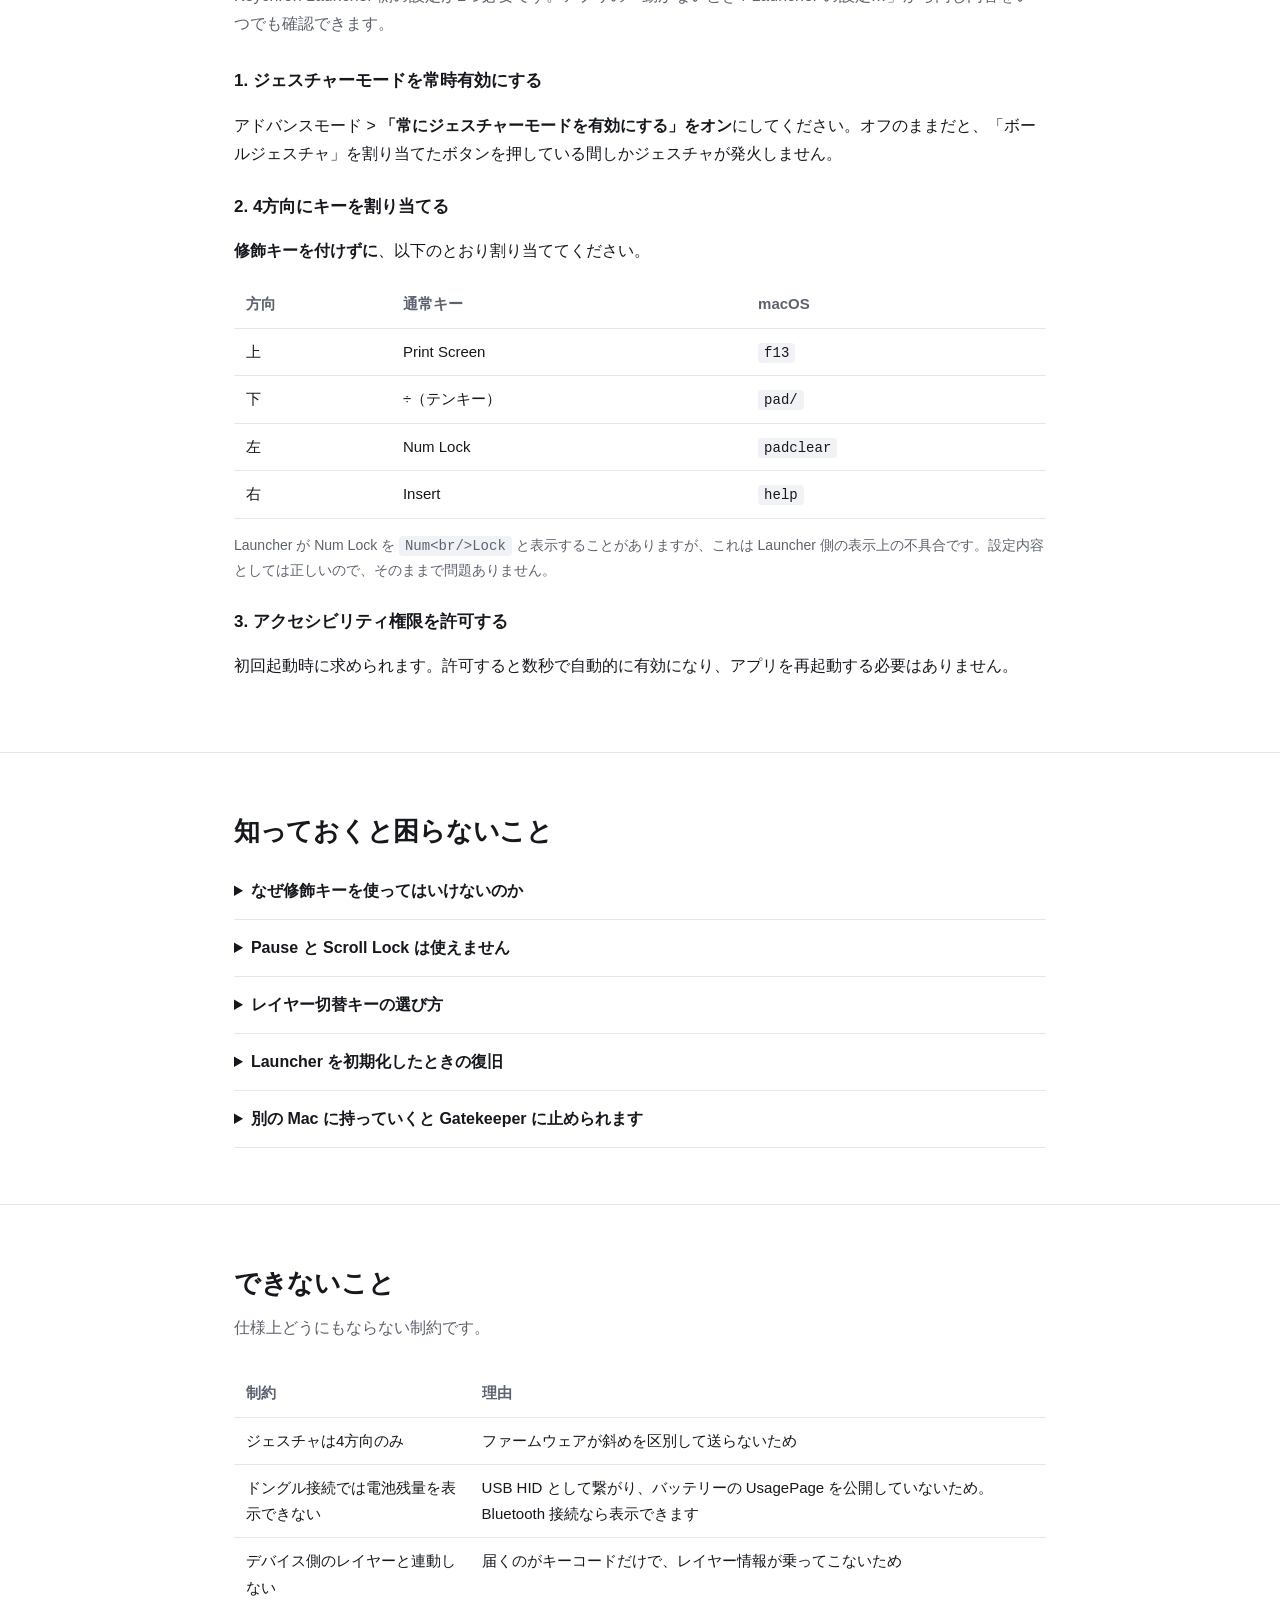
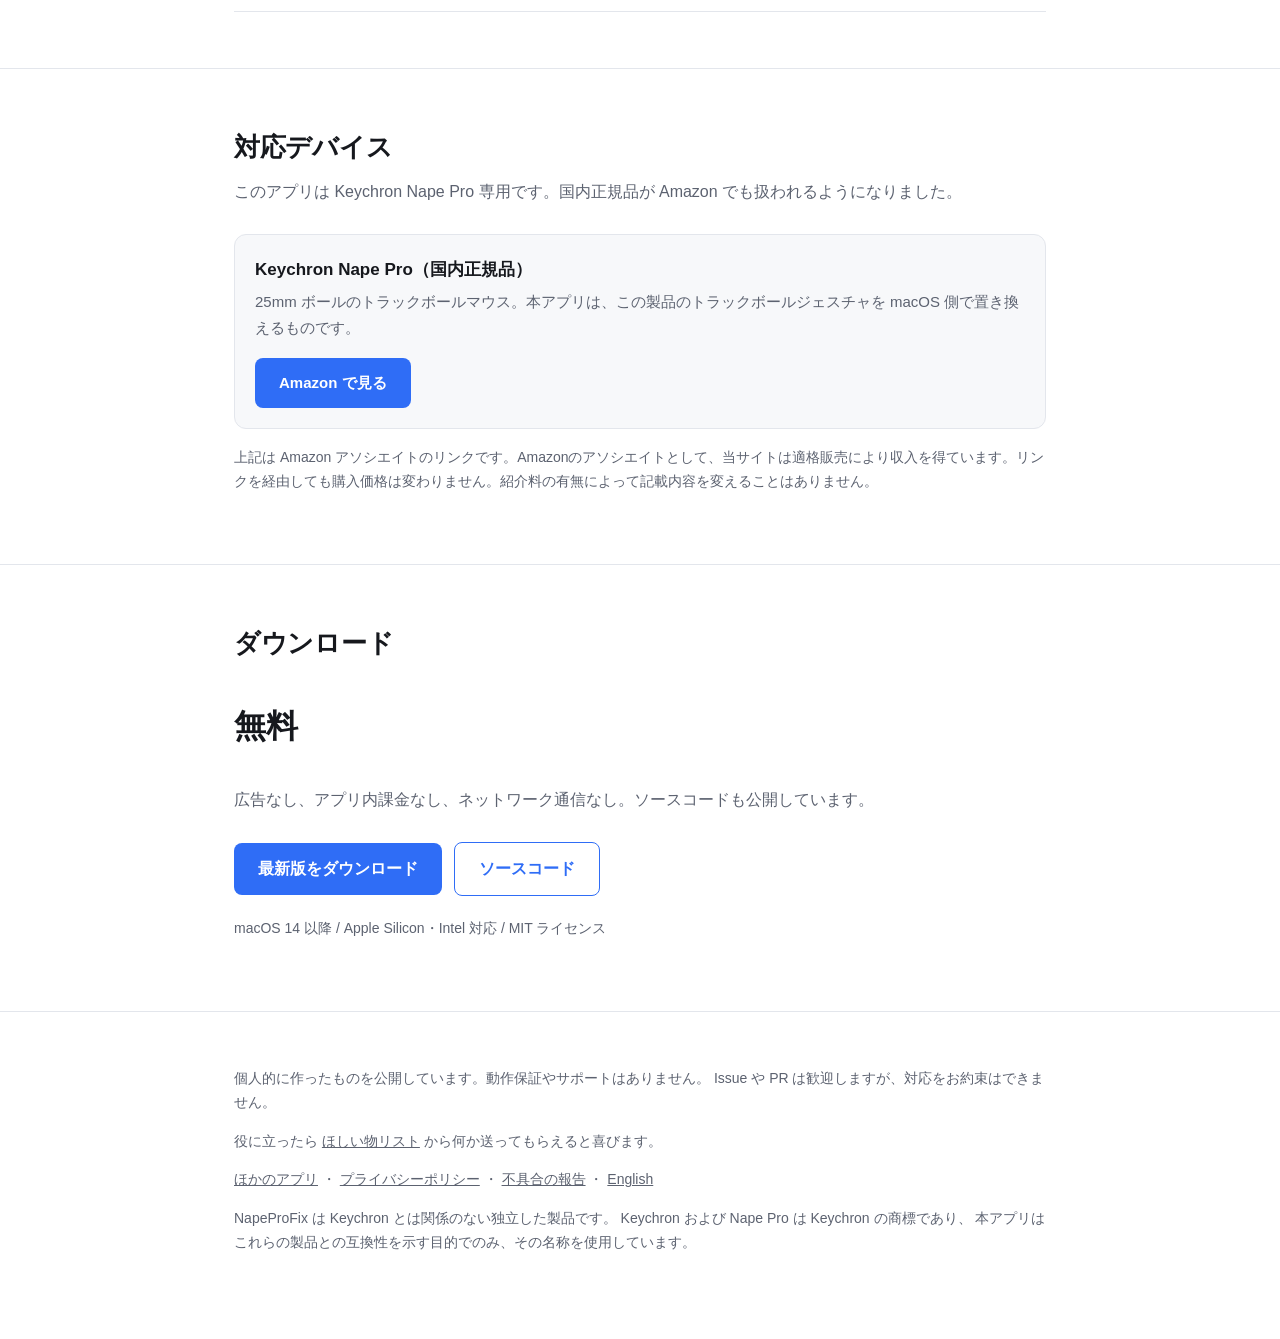
==== commit e2bb2208: "電池残量をメニューバーに表示する (1.6.0) Bluetooth 接続時に BLE の Battery Service (0x180F/0x2A19) を CoreBluetooth で直接読む。" ====
--- a/docs/index.ja.html
+++ b/docs/index.ja.html
@@ -61,6 +61,10 @@
         <p>トラックボールは指がボタンを押す・離す瞬間にボールがわずかに回り、狙った場所から数ピクセルずれてクリックされます。押している間カーソルを止め、離したあと元の位置に戻します。ドラッグは妨げません。</p>
       </div>
       <div class="card">
+        <h3>電池残量をメニューバーに</h3>
+        <p>アイコンの右に残量を表示します。Bluetooth 接続時に、デバイスが公開している BLE の Battery Service から直接読みます。ドングル接続では読む場所がないため表示しません。</p>
+      </div>
+      <div class="card">
         <h3>ログイン時に起動</h3>
         <p>設定を1つ入れるだけで、Mac を起動するたびに自動で常駐します。</p>
       </div>
@@ -138,7 +142,7 @@
     <table>
       <tr><th>制約</th><th>理由</th></tr>
       <tr><td>ジェスチャは4方向のみ</td><td>ファームウェアが斜めを区別して送らないため</td></tr>
-      <tr><td>バッテリー残量を表示できない</td><td>デバイスが HID でバッテリーの UsagePage を公開していないため</td></tr>
+      <tr><td>ドングル接続では電池残量を表示できない</td><td>USB HID として繋がり、バッテリーの UsagePage を公開していないため。Bluetooth 接続なら表示できます</td></tr>
       <tr><td>デバイス側のレイヤーと連動しない</td><td>届くのがキーコードだけで、レイヤー情報が乗ってこないため</td></tr>
     </table>
   </div>
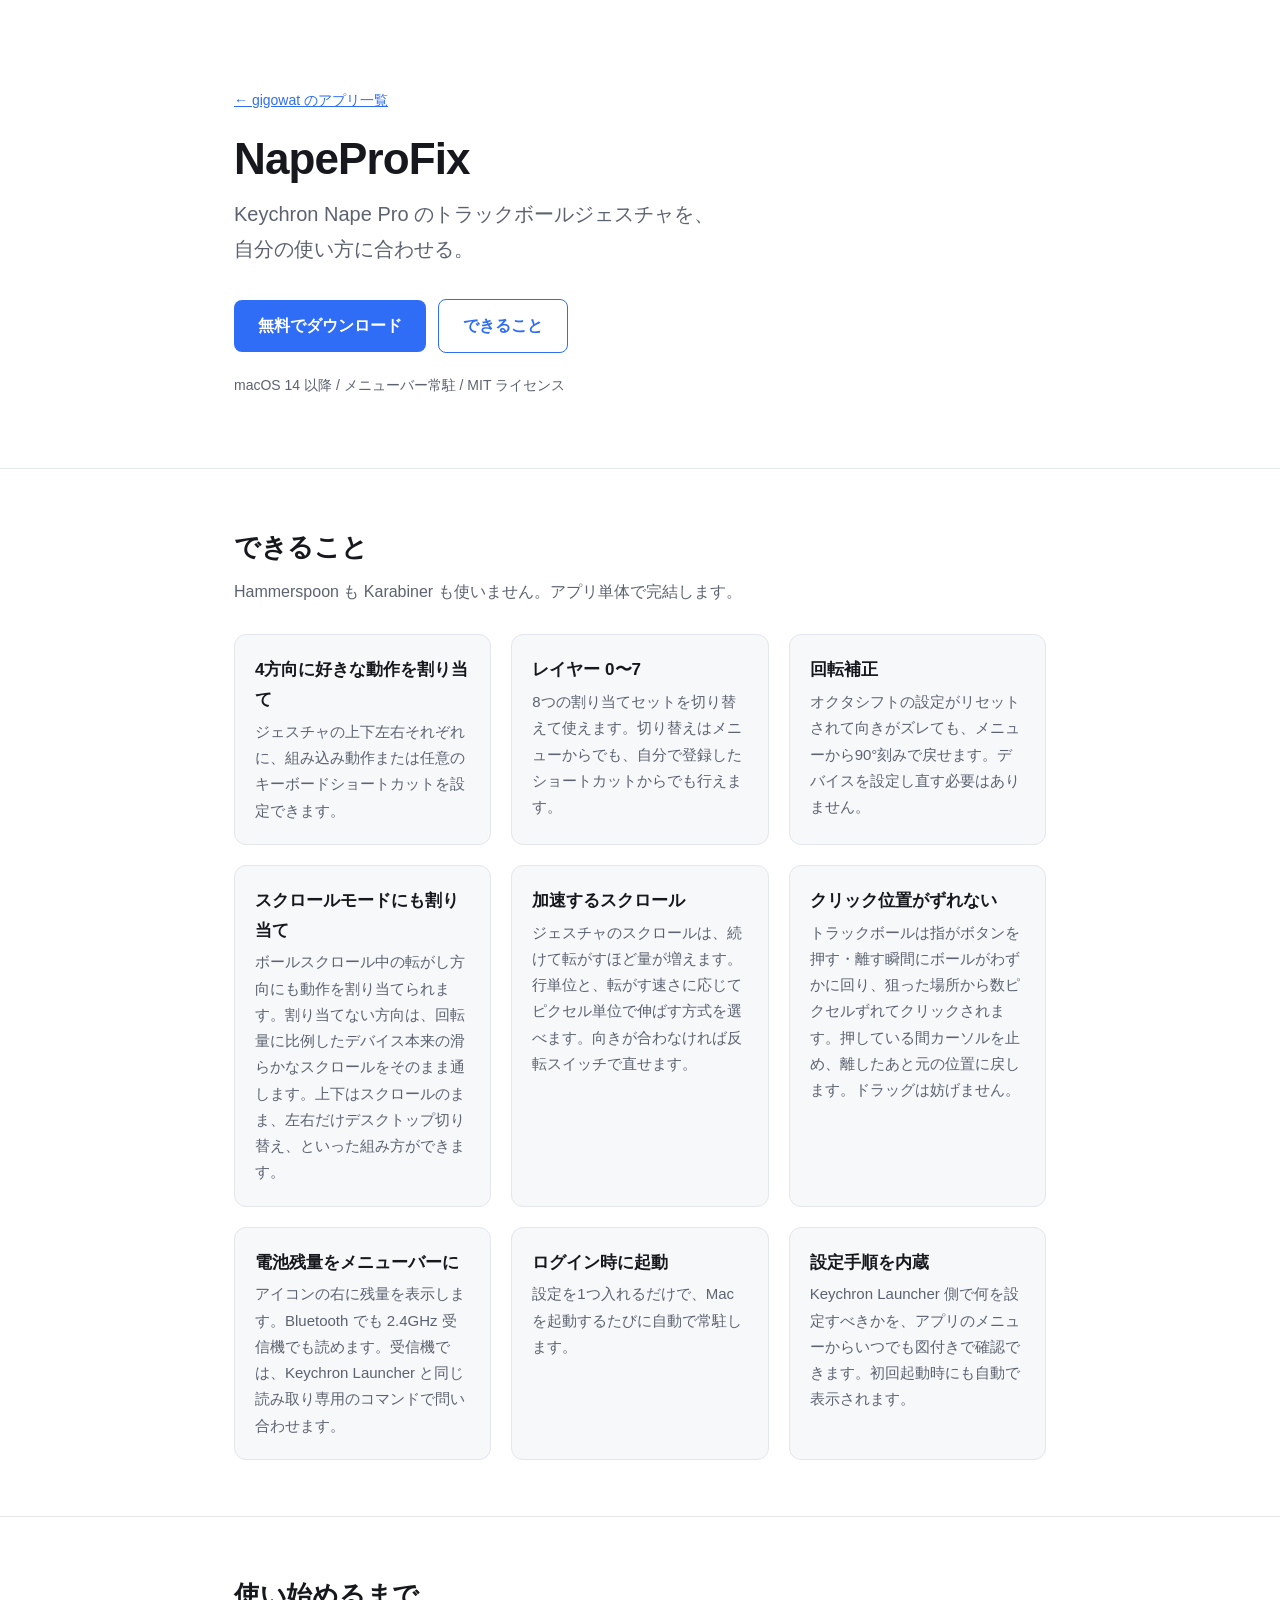
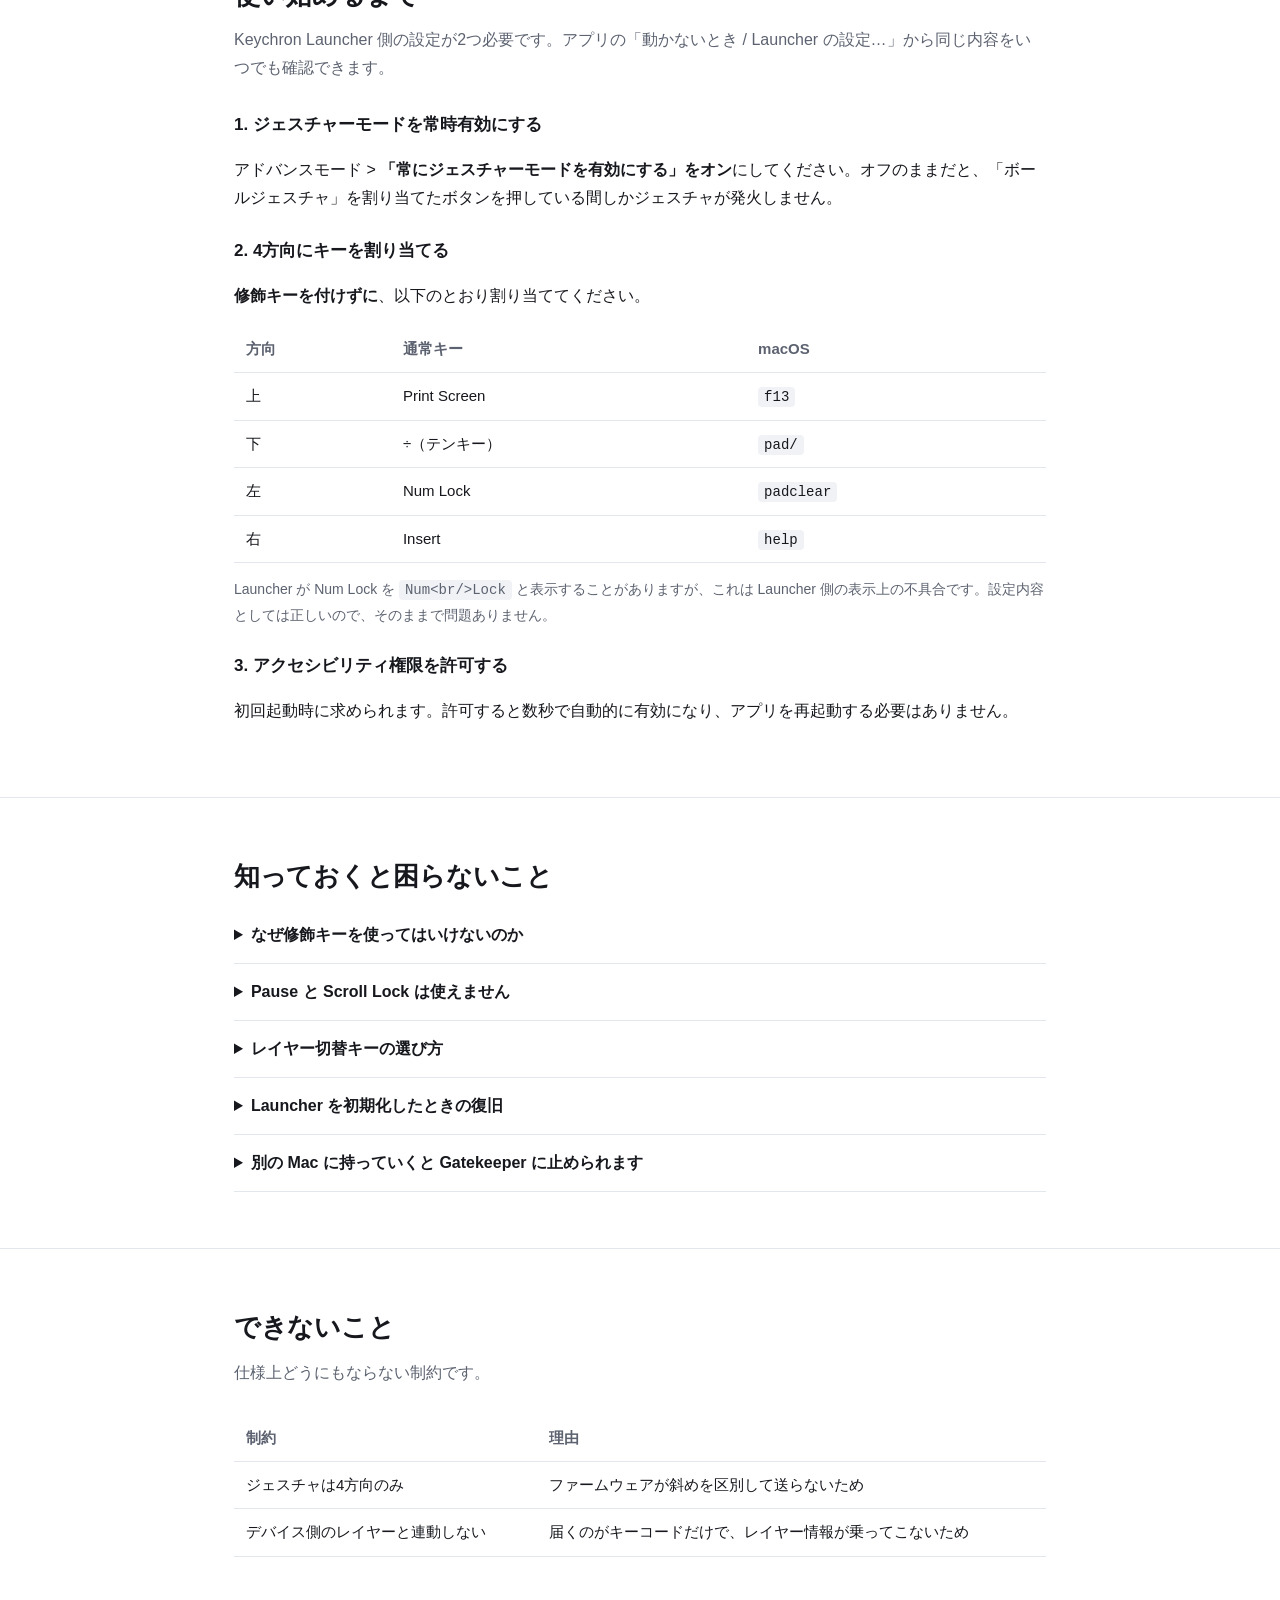
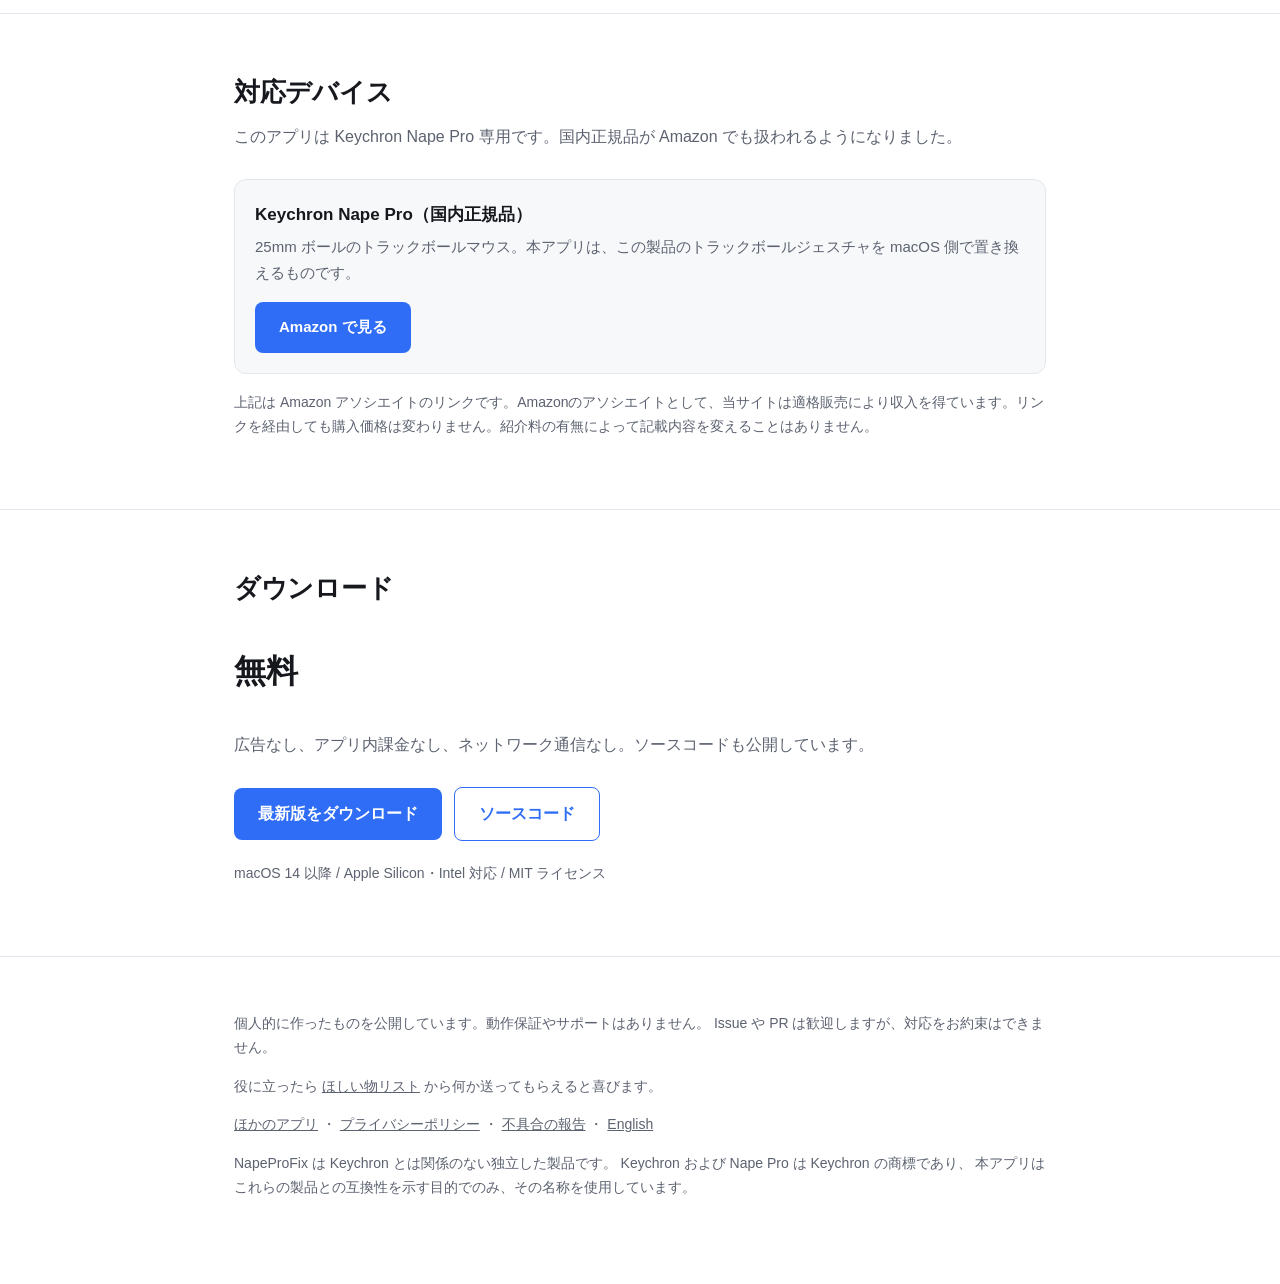
==== commit 2694e47c: "2.4GHz 受信機経由でも電池残量を読む Keychron Link-KM の raw HID（0xFF60）はマウス本体へのトンネルになっていて、 Keychron Launcher が Nape" ====
--- a/docs/index.ja.html
+++ b/docs/index.ja.html
@@ -21,6 +21,7 @@
 
 <header>
   <div class="wrap">
+    <p class="home-link" style="margin:0 0 20px;font-size:14px"><a href="https://gigowat.com/#napeprofix">← gigowat のアプリ一覧</a></p>
     <h1>NapeProFix</h1>
     <p class="tagline">Keychron Nape Pro のトラックボールジェスチャを、<br>自分の使い方に合わせる。</p>
     <div class="cta">
@@ -62,7 +63,7 @@
       </div>
       <div class="card">
         <h3>電池残量をメニューバーに</h3>
-        <p>アイコンの右に残量を表示します。Bluetooth 接続時に、デバイスが公開している BLE の Battery Service から直接読みます。ドングル接続では読む場所がないため表示しません。</p>
+        <p>アイコンの右に残量を表示します。Bluetooth でも 2.4GHz 受信機でも読めます。受信機では、Keychron Launcher と同じ読み取り専用のコマンドで問い合わせます。</p>
       </div>
       <div class="card">
         <h3>ログイン時に起動</h3>
@@ -142,7 +143,6 @@
     <table>
       <tr><th>制約</th><th>理由</th></tr>
       <tr><td>ジェスチャは4方向のみ</td><td>ファームウェアが斜めを区別して送らないため</td></tr>
-      <tr><td>ドングル接続では電池残量を表示できない</td><td>USB HID として繋がり、バッテリーの UsagePage を公開していないため。Bluetooth 接続なら表示できます</td></tr>
       <tr><td>デバイス側のレイヤーと連動しない</td><td>届くのがキーコードだけで、レイヤー情報が乗ってこないため</td></tr>
     </table>
   </div>
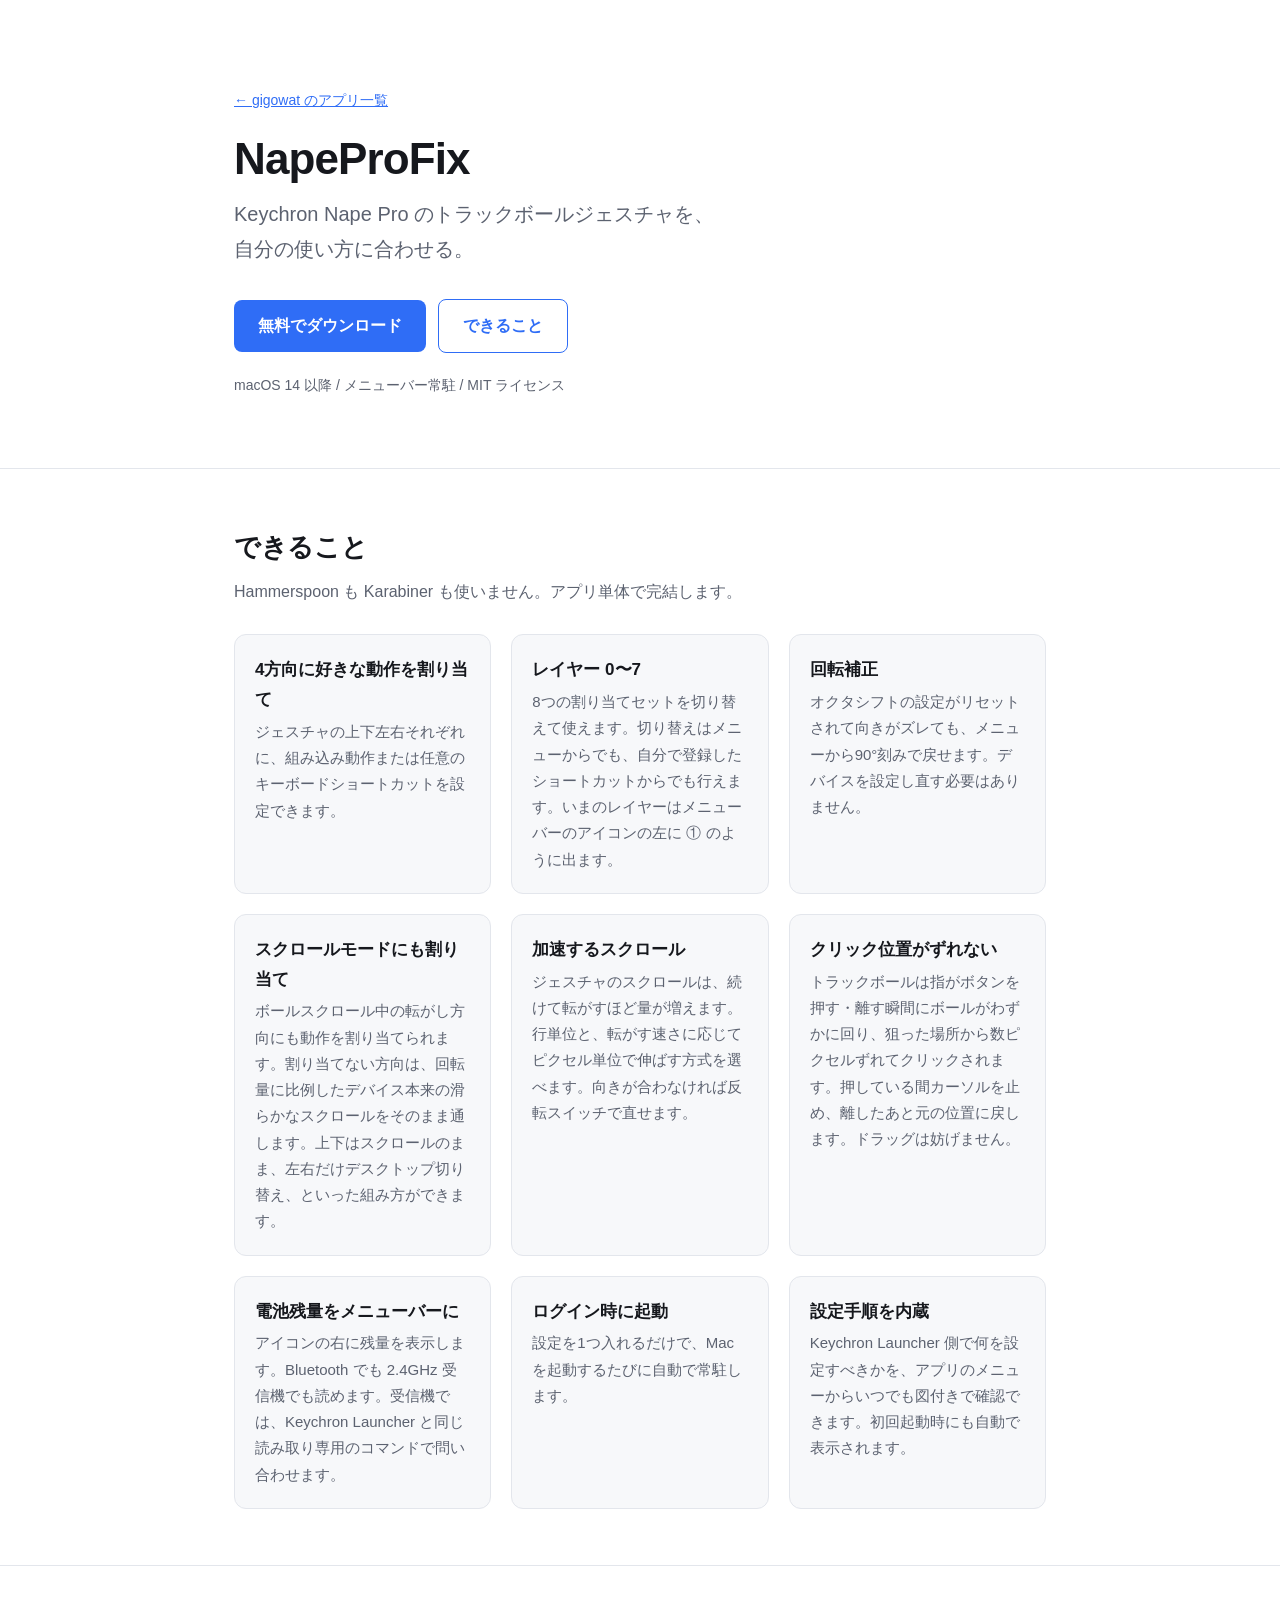
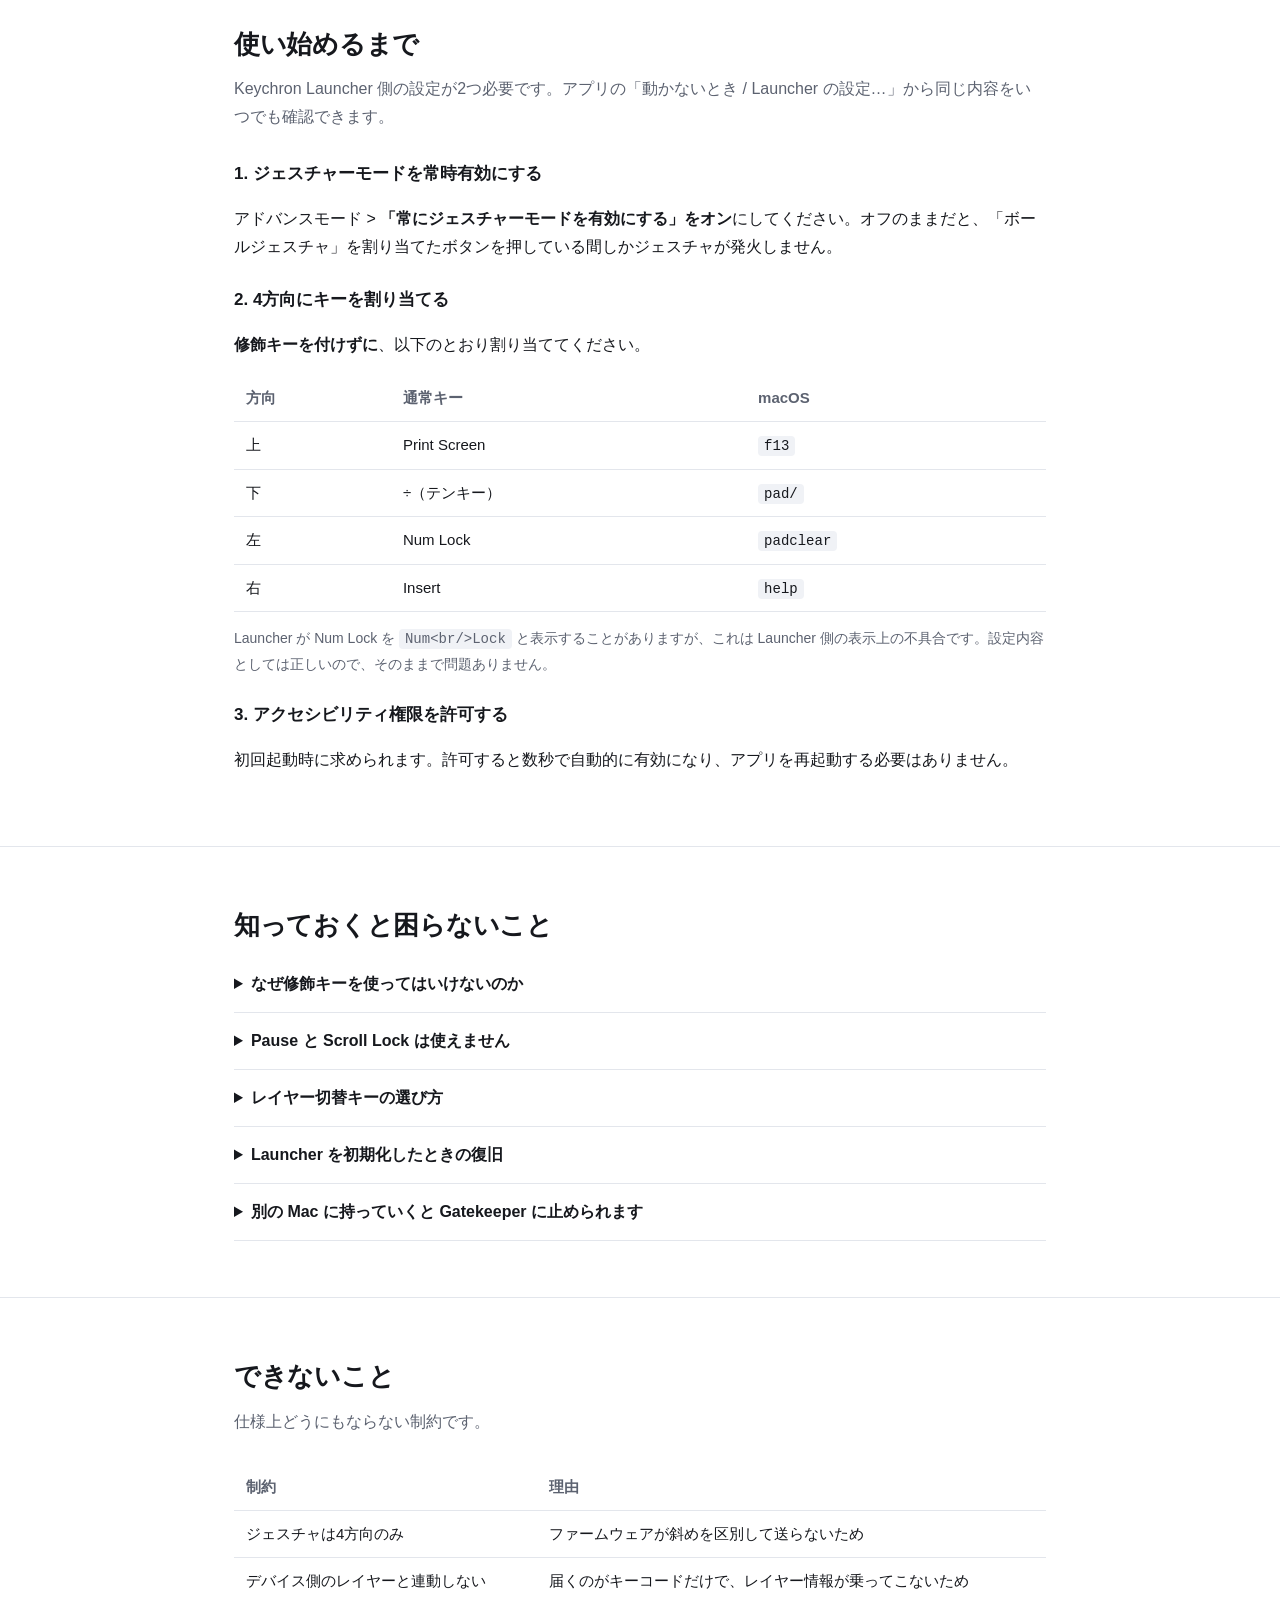
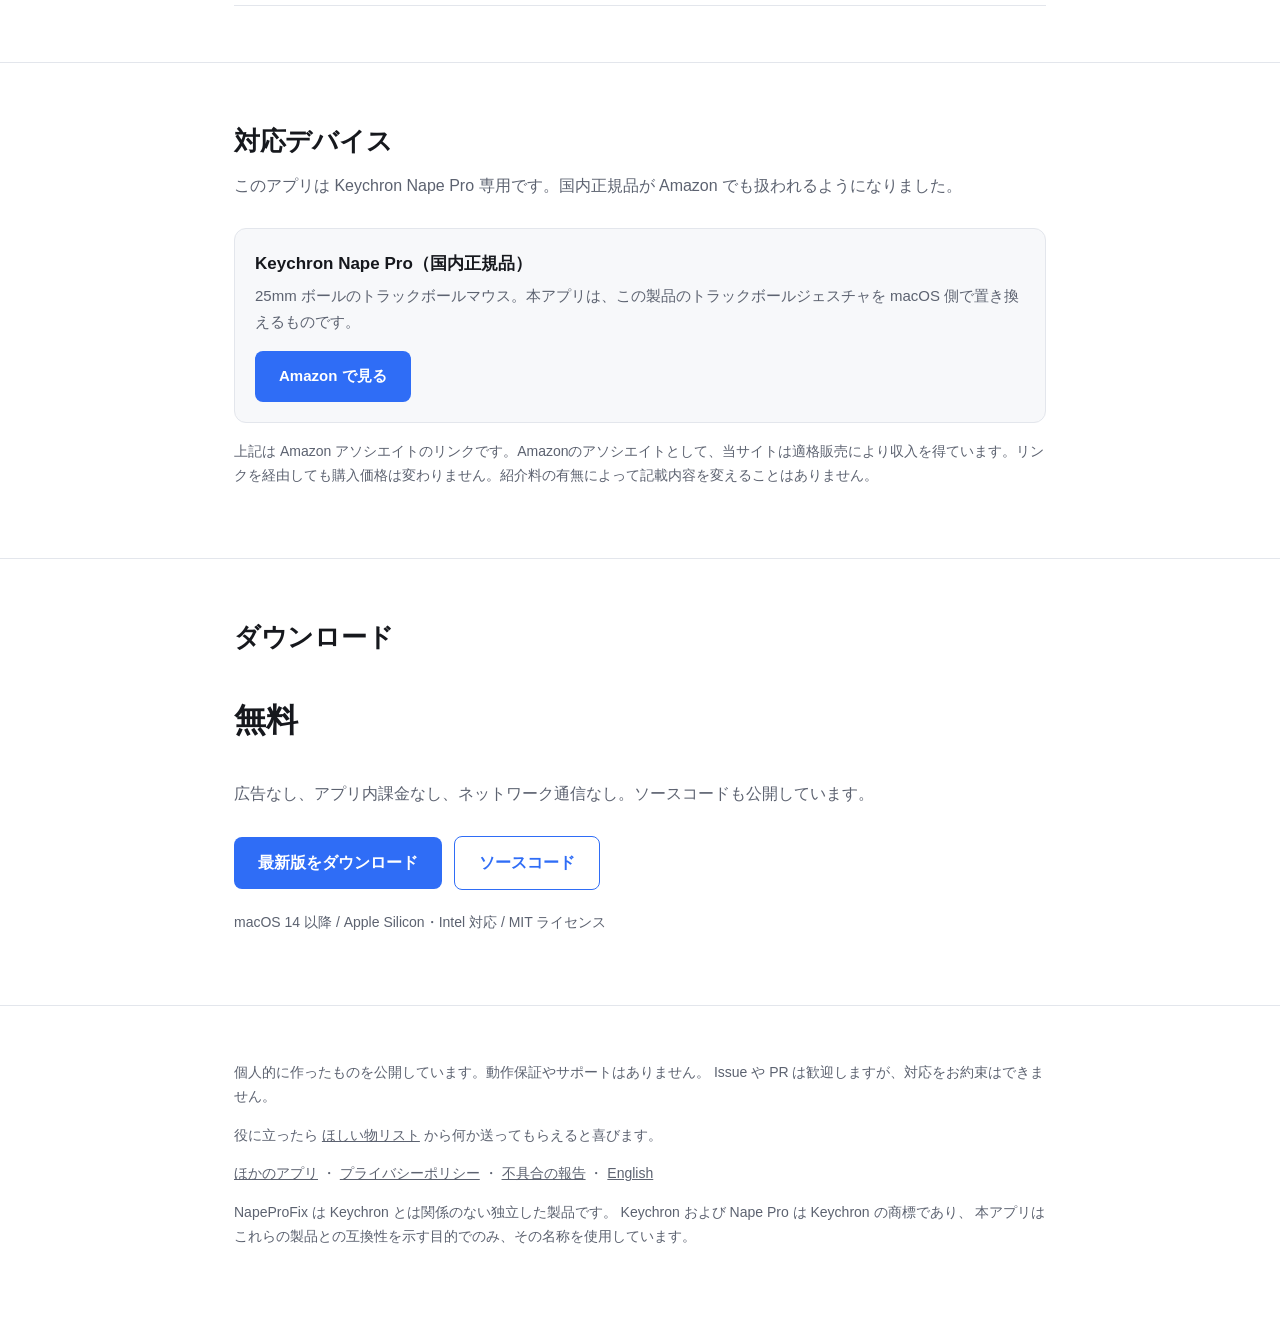
==== commit da9855bc: "1.7.0 にする 2.4GHz 受信機経由の電池残量と、アイコンのレイヤー番号表示を含む。 製品ページのレイヤーの説明にも丸数字の表示を追記する。  Co-Authored-By: Claude O" ====
--- a/docs/index.ja.html
+++ b/docs/index.ja.html
@@ -43,7 +43,7 @@
       </div>
       <div class="card">
         <h3>レイヤー 0〜7</h3>
-        <p>8つの割り当てセットを切り替えて使えます。切り替えはメニューからでも、自分で登録したショートカットからでも行えます。</p>
+        <p>8つの割り当てセットを切り替えて使えます。切り替えはメニューからでも、自分で登録したショートカットからでも行えます。いまのレイヤーはメニューバーのアイコンの左に ① のように出ます。</p>
       </div>
       <div class="card">
         <h3>回転補正</h3>
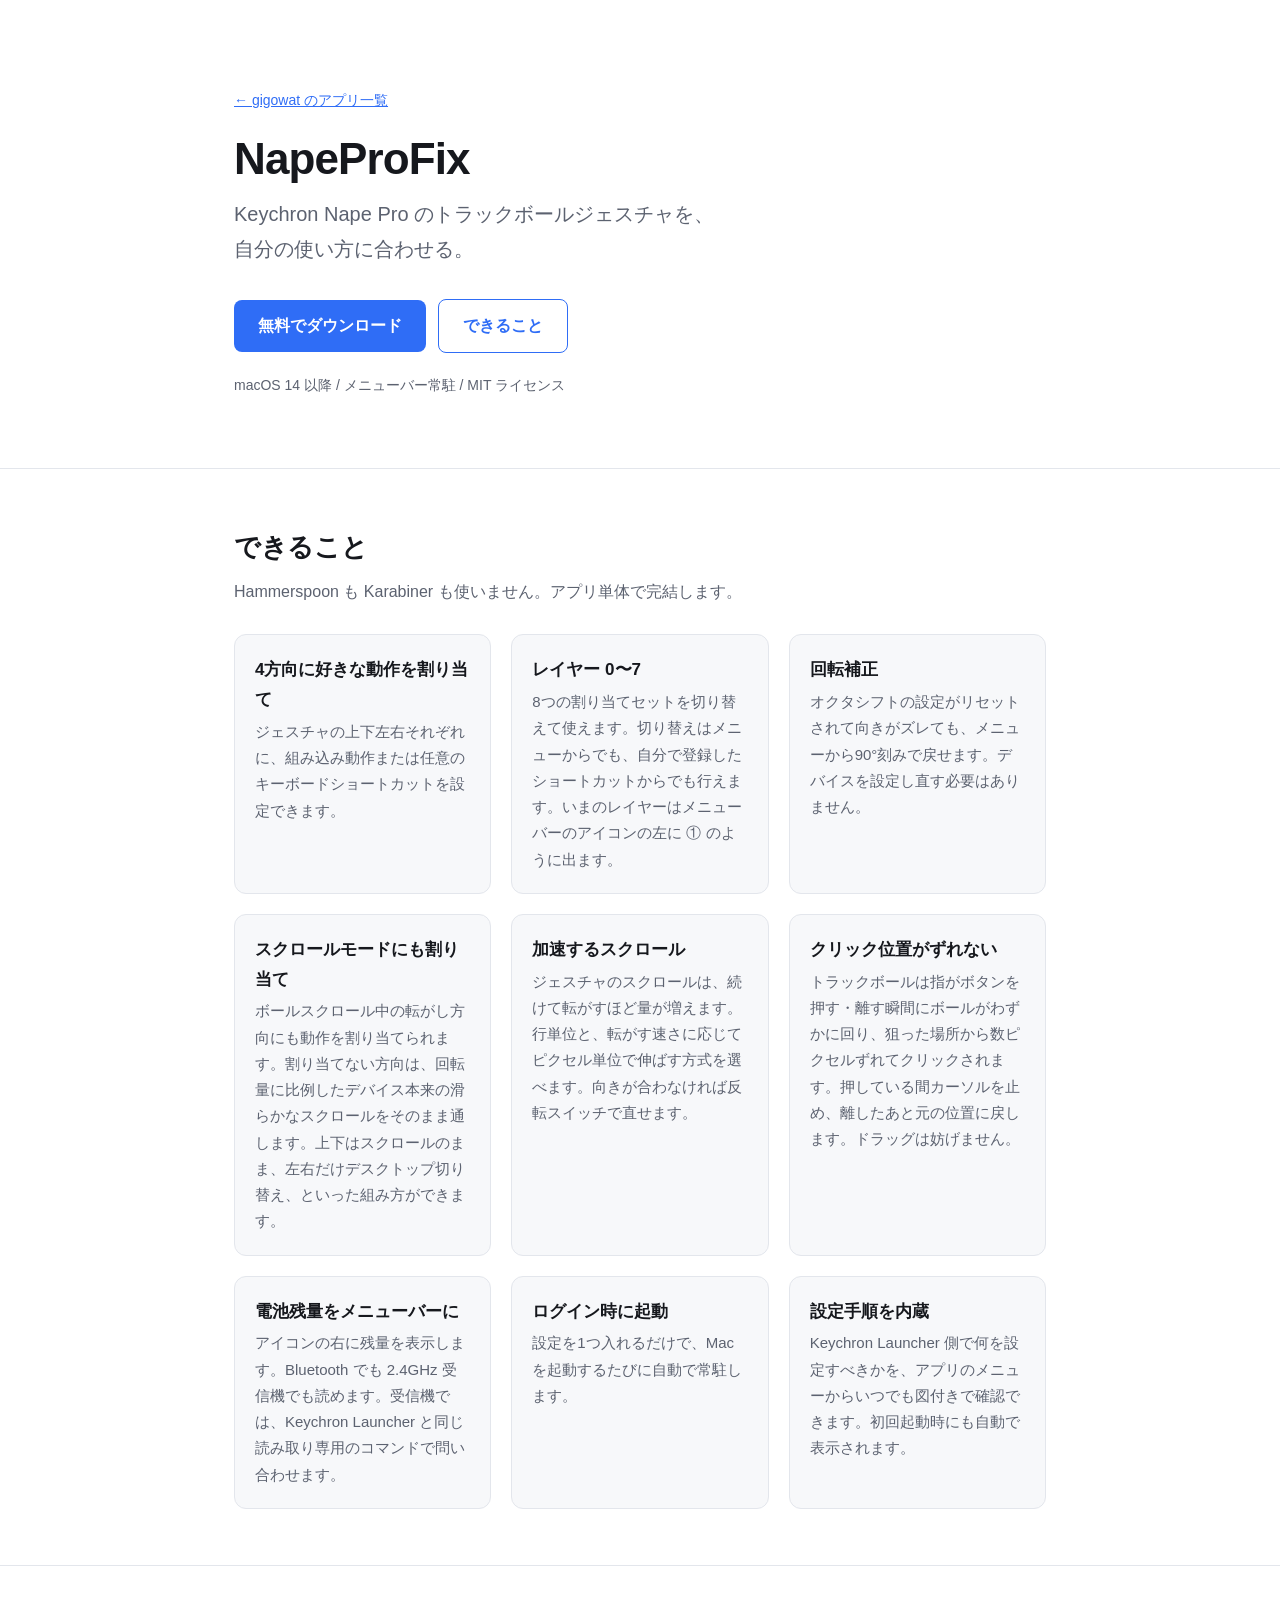
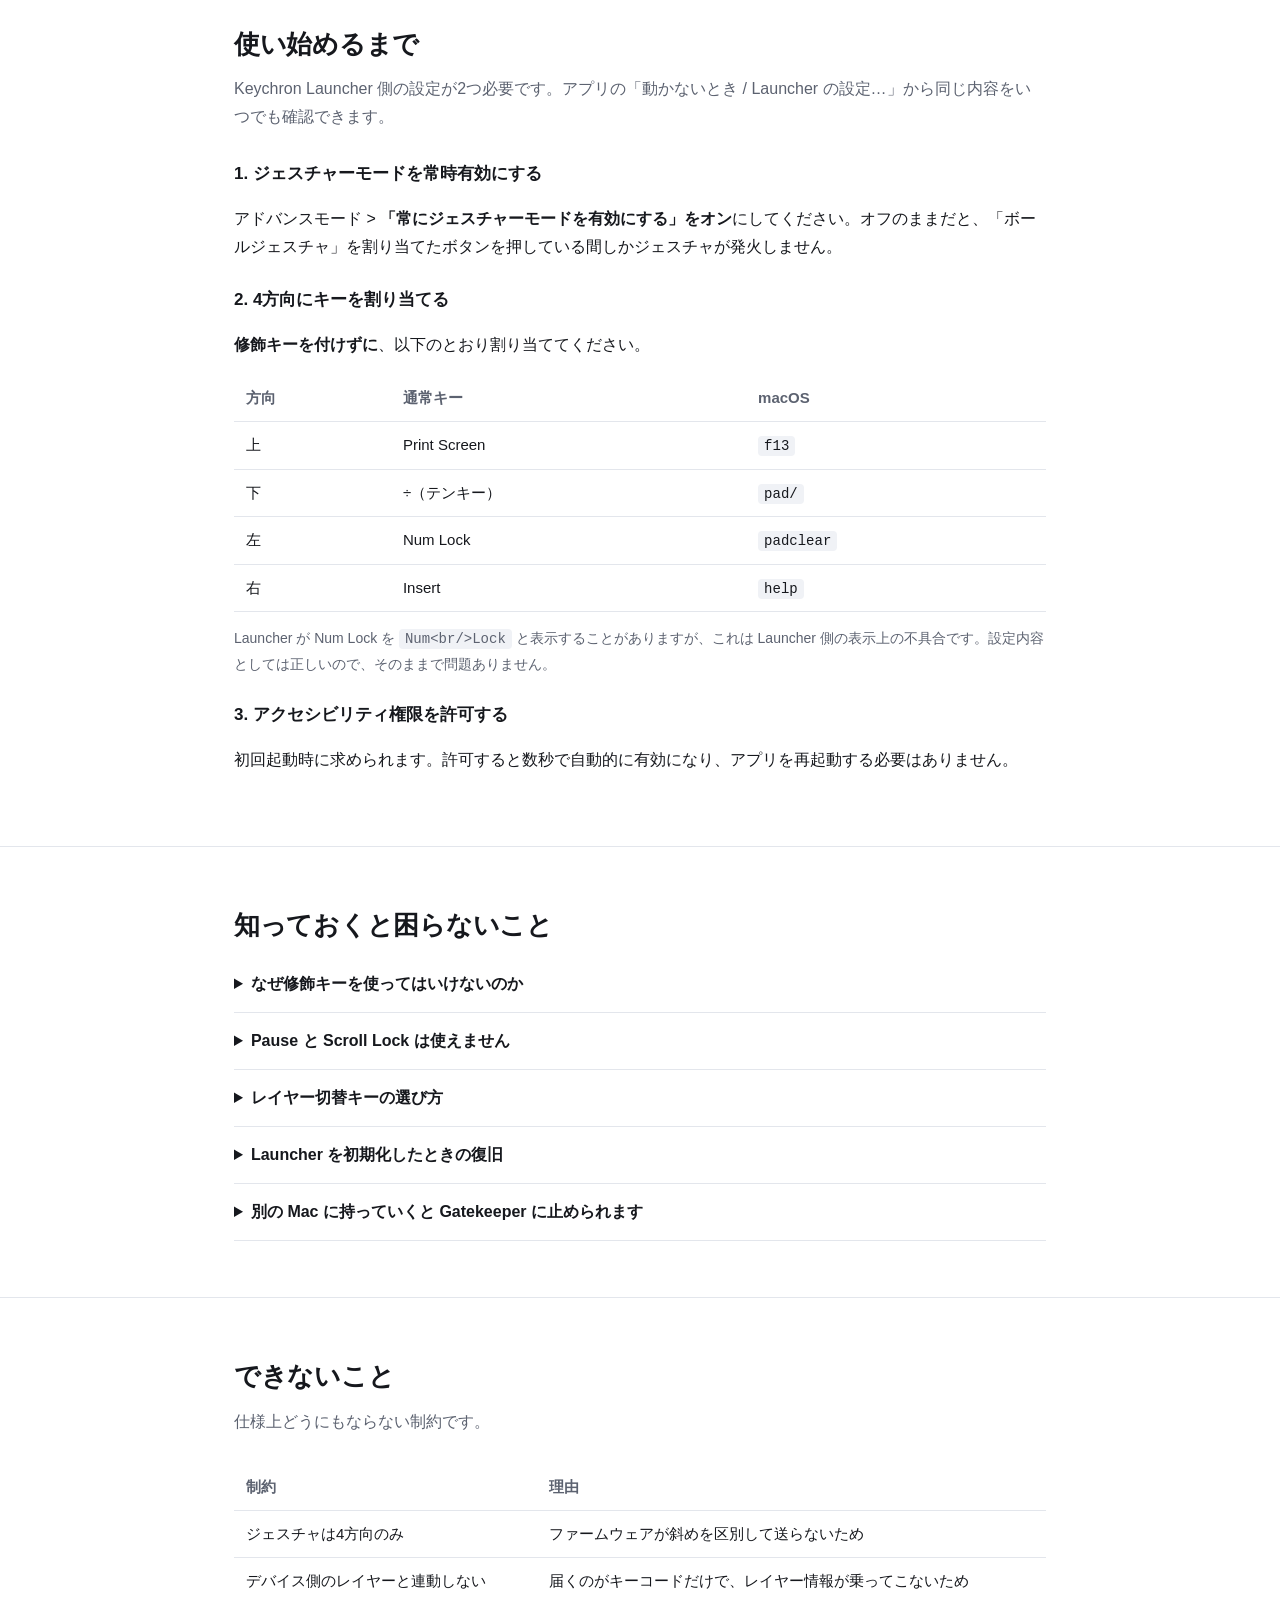
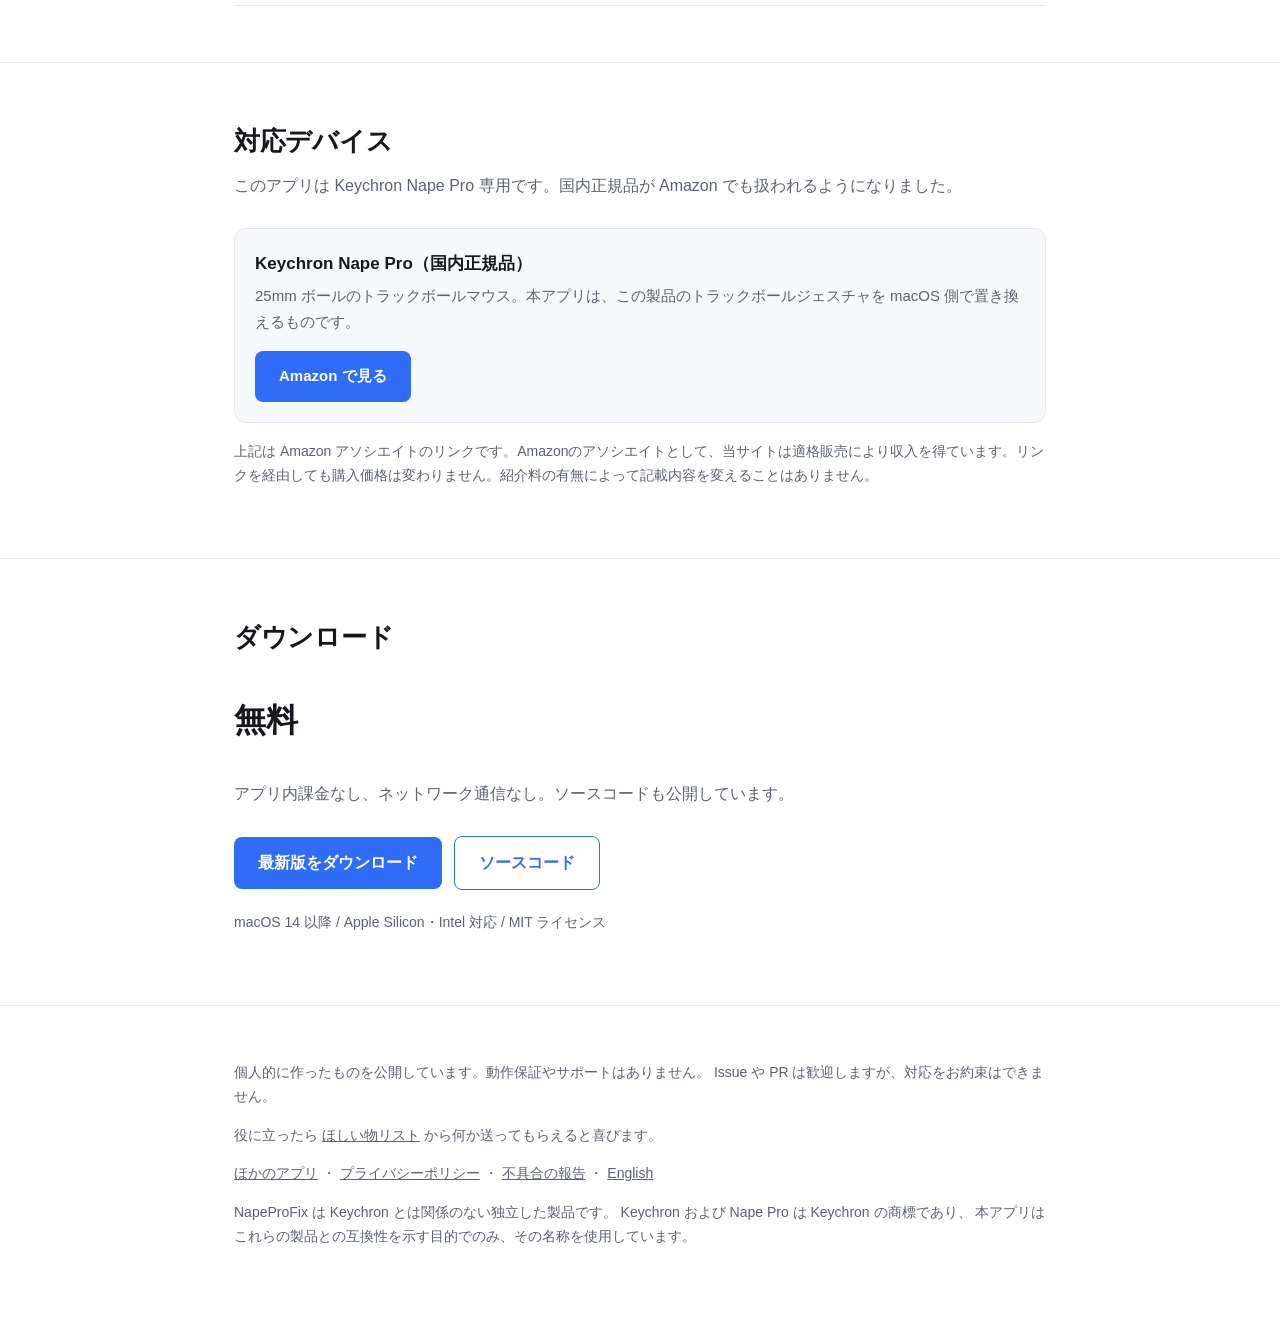
==== commit 7eb1ab10: "「広告なし」の表記を製品ページから外した 「広告なし」「アプリ内広告もありません」に当たる言い回しを日本語・英語とも削除。 サーバーの配信中のページには同じ修正を反映済み。  Co-Authored-" ====
--- a/docs/index.ja.html
+++ b/docs/index.ja.html
@@ -4,7 +4,7 @@
 <meta charset="utf-8">
 <meta name="viewport" content="width=device-width, initial-scale=1">
 <title>NapeProFix — Keychron Nape Pro のトラックボールジェスチャをカスタマイズ</title>
-<meta name="description" content="Keychron Nape Pro のトラックボールジェスチャ4方向に、好きな動作やキーボードショートカットを割り当てる macOS メニューバーアプリ。Hammerspoon も Karabiner も不要。無料・広告なし・ネットワーク通信なし。">
+<meta name="description" content="Keychron Nape Pro のトラックボールジェスチャ4方向に、好きな動作やキーボードショートカットを割り当てる macOS メニューバーアプリ。Hammerspoon も Karabiner も不要。無料・ネットワーク通信なし。">
 <link rel="canonical" href="https://napeprofix.gigowat.com/index.ja.html">
 <link rel="alternate" hreflang="ja" href="https://napeprofix.gigowat.com/index.ja.html">
 <link rel="alternate" hreflang="en" href="https://napeprofix.gigowat.com/index.en.html">
@@ -165,7 +165,7 @@
   <div class="wrap">
     <h2>ダウンロード</h2>
     <p class="price">無料</p>
-    <p class="lede">広告なし、アプリ内課金なし、ネットワーク通信なし。ソースコードも公開しています。</p>
+    <p class="lede">アプリ内課金なし、ネットワーク通信なし。ソースコードも公開しています。</p>
     <div class="cta">
       <a class="button" href="https://github.com/jprabadi-ship-it/NapeProFix/releases/latest">最新版をダウンロード</a>
       <a class="button secondary" href="https://github.com/jprabadi-ship-it/NapeProFix">ソースコード</a>
